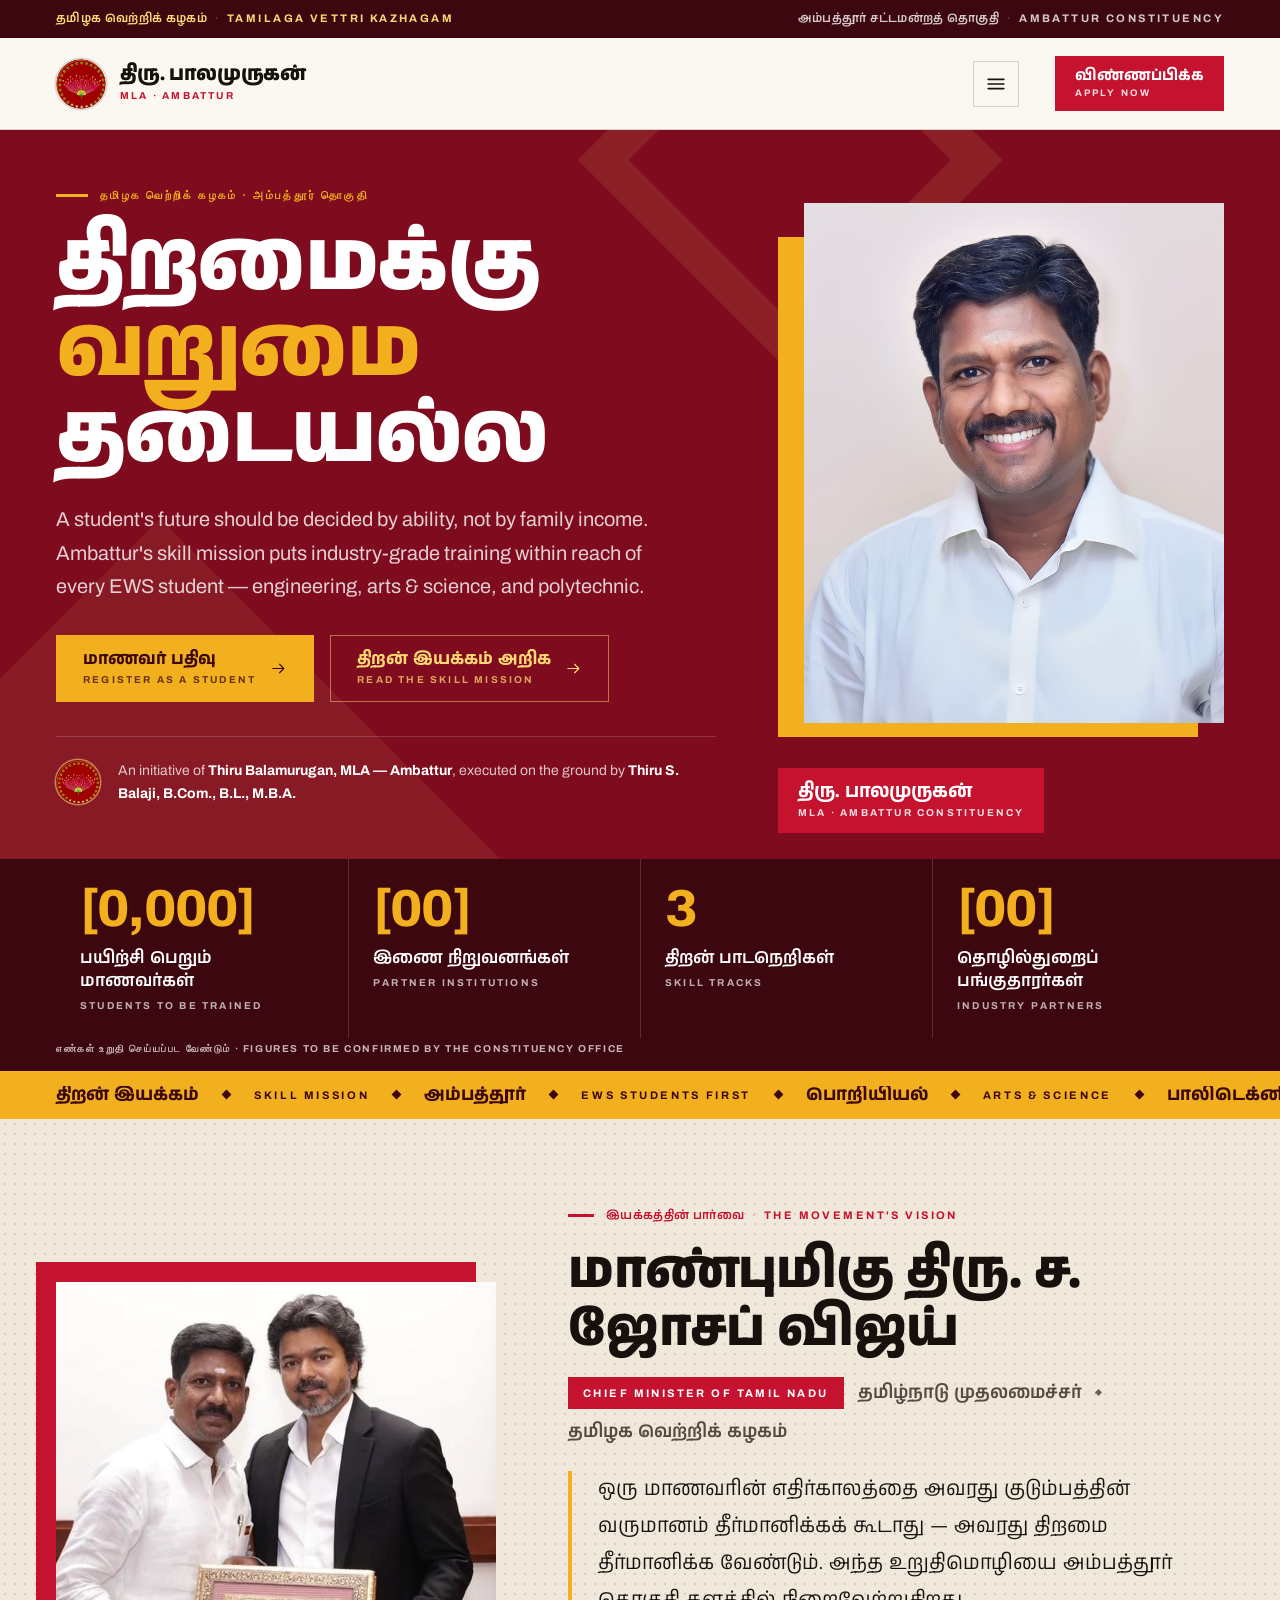
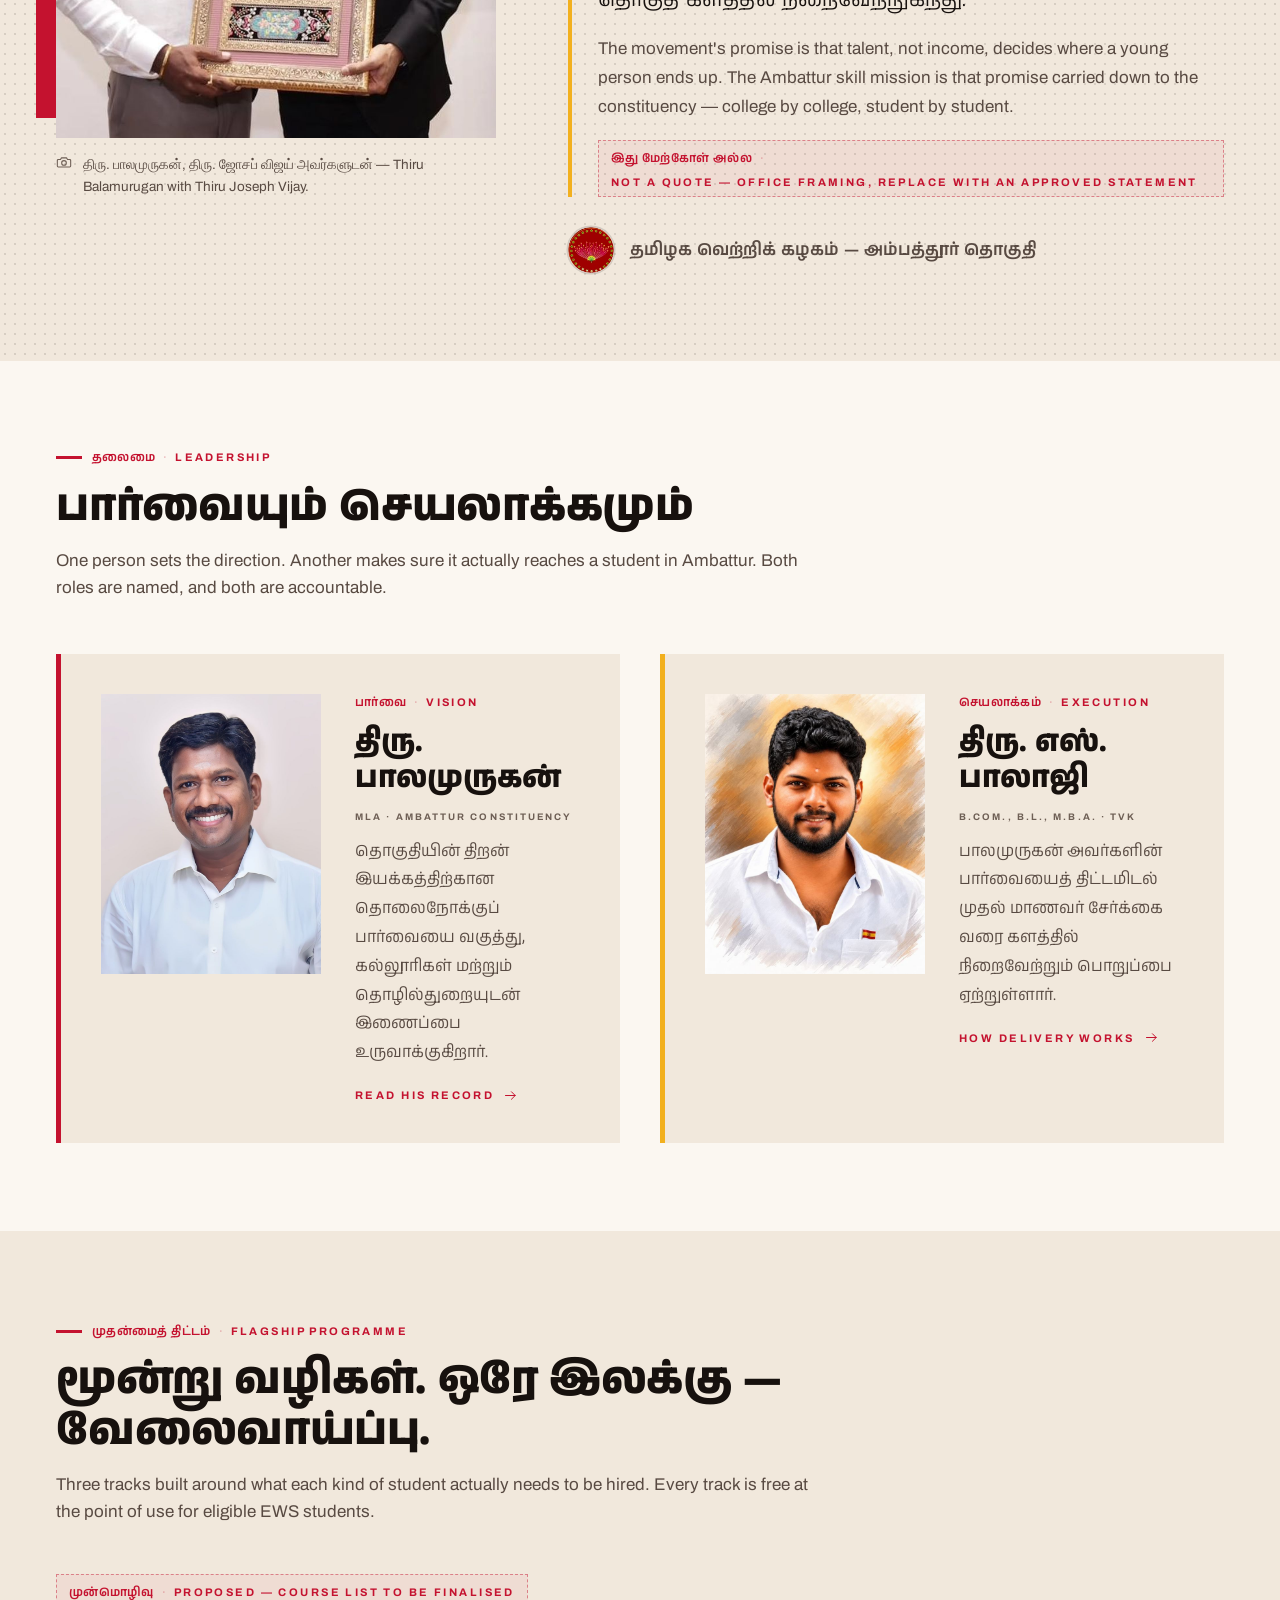
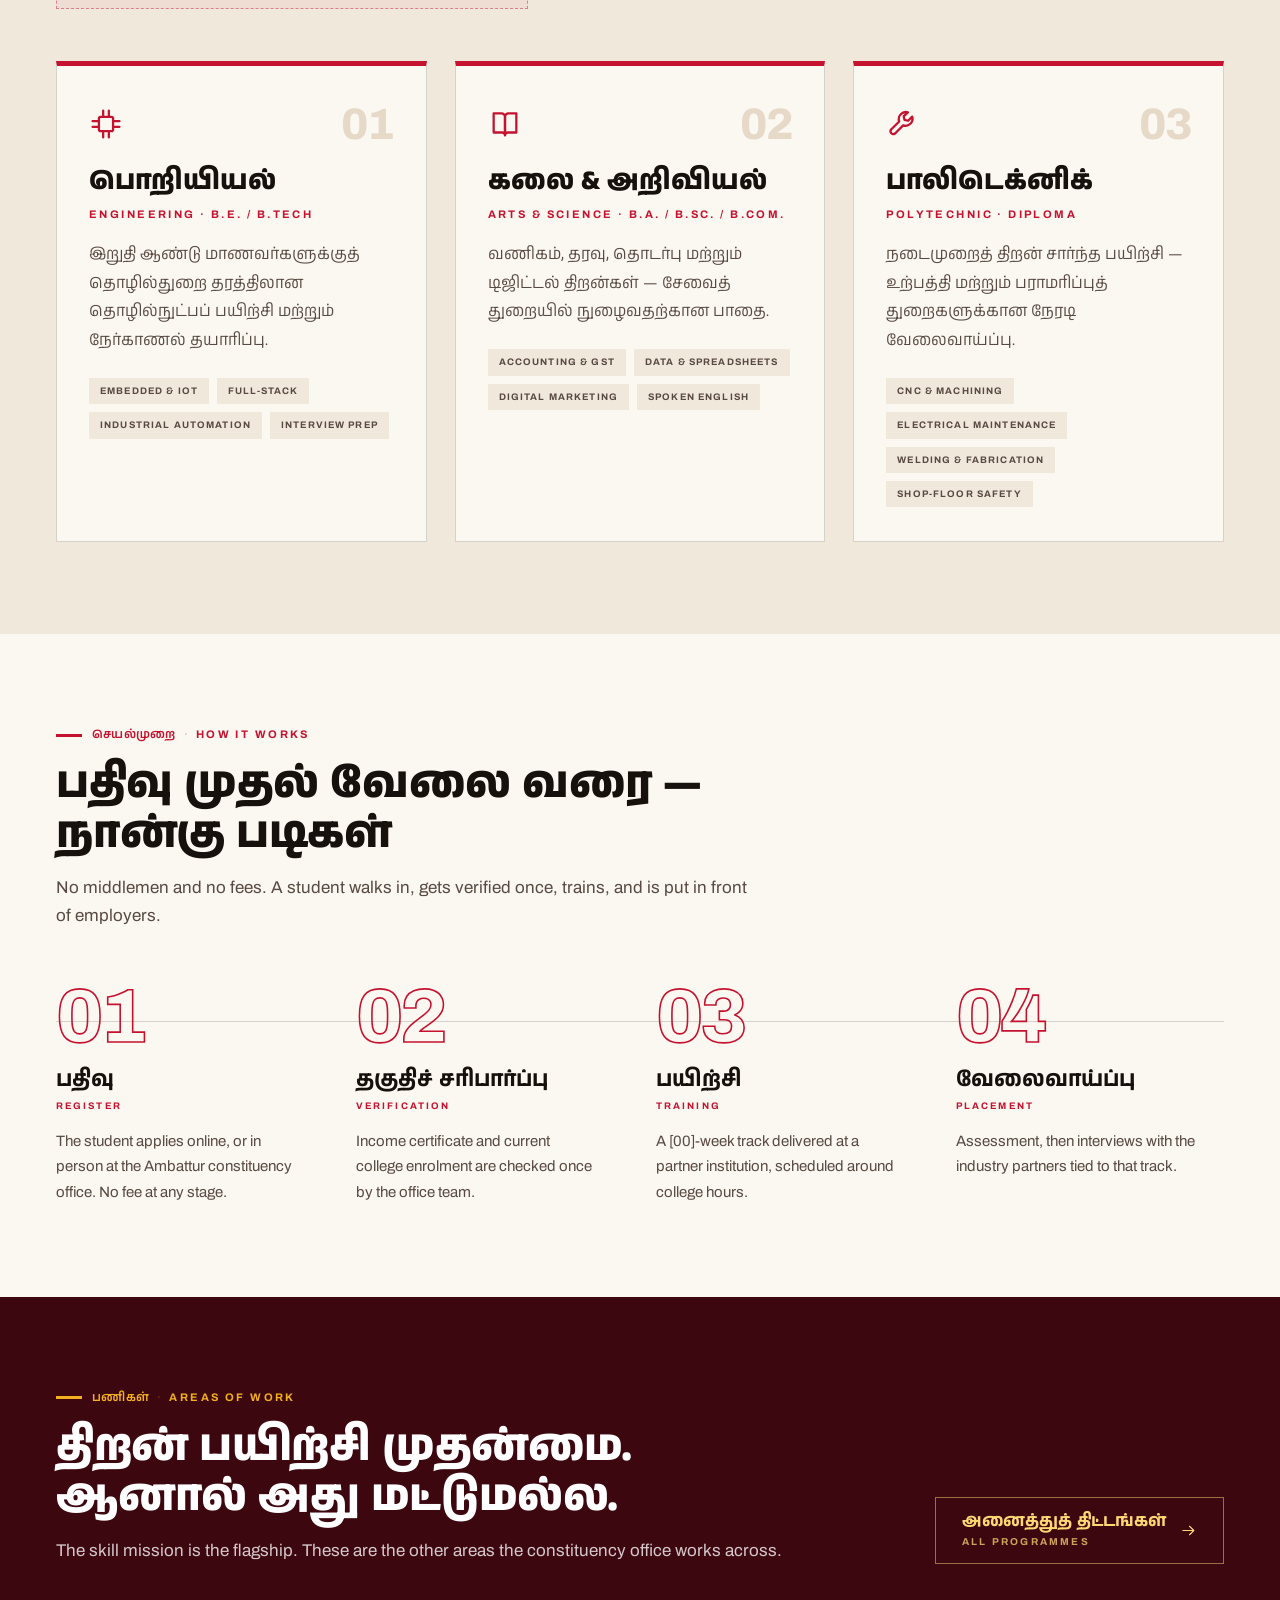
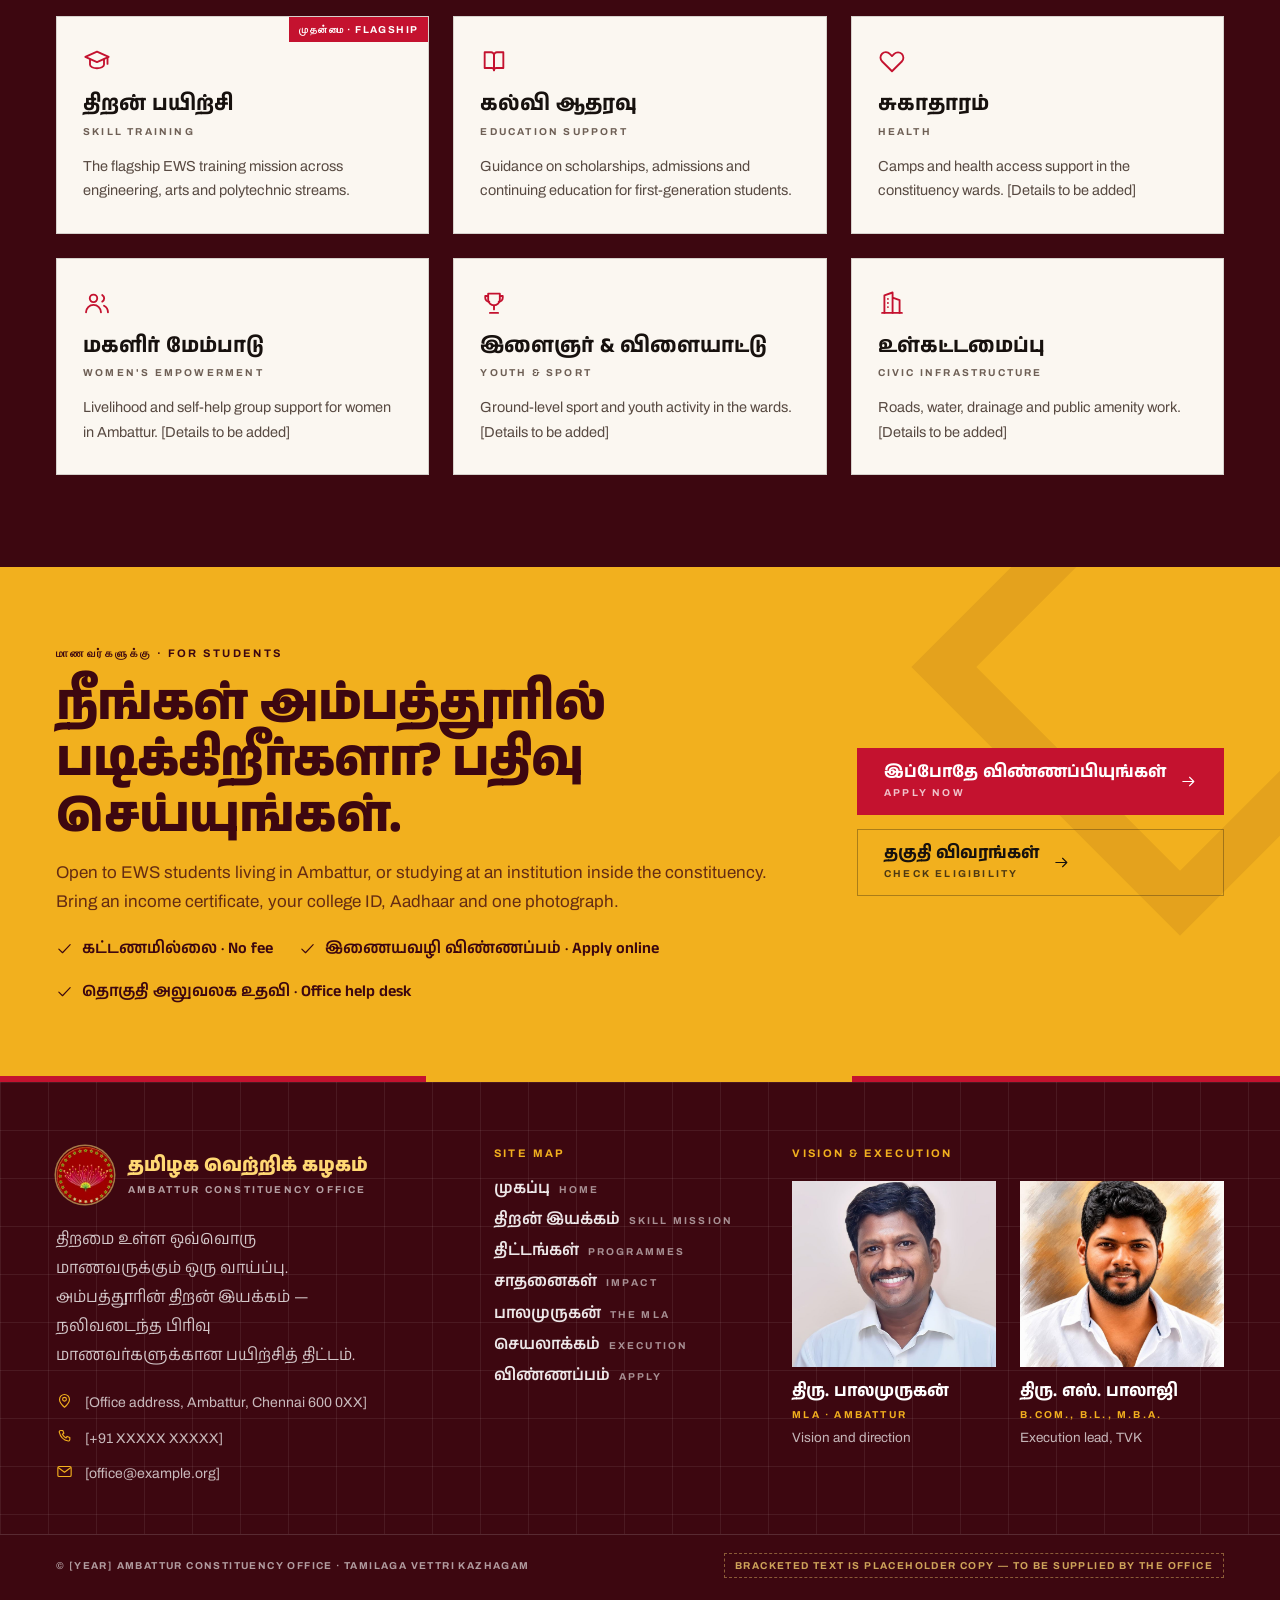
==== index.html @ f3a28f33 "Add files via upload" ====
<!doctype html>
<html lang="ta">
<head>
<meta charset="utf-8">
<meta name="viewport" content="width=device-width, initial-scale=1">
<title>திறன் இயக்கம் · Ambattur Skill Mission</title>
<meta name="description" content="Free, industry-grade skill training for EWS students in Ambattur — engineering, arts & science and polytechnic. An initiative of Thiru Balamurugan, MLA.">
<meta name="theme-color" content="#7E0B1E">
<meta property="og:title" content="திறன் இயக்கம் · Ambattur Skill Mission">
<meta property="og:description" content="Free, industry-grade skill training for EWS students in Ambattur — engineering, arts & science and polytechnic. An initiative of Thiru Balamurugan, MLA.">
<meta property="og:image" content="vijay.jpg">
<meta property="og:type" content="website">
<link rel="icon" href="tvk-logo.png">
<link rel="preconnect" href="https://fonts.googleapis.com">
<link rel="preconnect" href="https://fonts.gstatic.com" crossorigin>
<link rel="stylesheet" href="https://fonts.googleapis.com/css2?family=Anek+Tamil:wdth,wght@75..125,100..800&amp;family=Archivo:wdth,wght@62..125,100..900&amp;display=swap">
<link rel="stylesheet" href="styles.css">
<style>
:root{
      --ink:#17110E; --ink2:#584A42; --ink3:#6E5F55;
      --paper:#FBF7F1; --paper2:#F1E8DC; --paper3:#E6D9C8;
      --red:#C4122F; --deep:#7E0B1E; --night:#3D0710;
      --gold:#F2B01E; --gold2:#FFD873;
      --rule:rgba(23,17,14,.16);
      --ta:'Anek Tamil','Nirmala UI','Latha',sans-serif;
      --la:'Archivo','Helvetica Neue',Helvetica,sans-serif;
    }
    *{box-sizing:border-box}
    body{margin:0;background:var(--paper);color:var(--ink);font-family:var(--la);-webkit-font-smoothing:antialiased;text-wrap:pretty}
    a{color:var(--red);text-decoration:none}
    a:hover{color:var(--deep)}
    h1,h2,h3,h4,p,ul,ol,figure{margin:0}
    ul{padding:0;list-style:none}
    img{display:block;max-width:100%}
    .ta{font-family:var(--ta)}
    .kick{font:700 11px/1.3 var(--la);letter-spacing:.22em;text-transform:uppercase}
    .kick-ta{font:600 12px/1.45 var(--ta);letter-spacing:.03em;text-transform:none}
    .credit:hover .cname{color:#fff !important}
    .credit:hover .cheart{transform:scale(1.14)}
    .cheart{transition:transform .18s ease}
    .dots{background-image:radial-gradient(rgba(255,255,255,.20) 1px,transparent 1px);background-size:10px 10px}
    .dotsd{background-image:radial-gradient(rgba(23,17,14,.12) 1px,transparent 1px);background-size:10px 10px}
    .grid-l{background-image:linear-gradient(rgba(255,255,255,.07) 1px,transparent 1px),linear-gradient(90deg,rgba(255,255,255,.07) 1px,transparent 1px);background-size:48px 48px}
</style>
</head>
<body>
<div class="page">

<header>
  <div class="dots sec" style="display:flex;align-items:center;justify-content:space-between;height:38px;padding:0 56px;background:var(--night)">
    <span style="display:inline-flex;flex-wrap:wrap;align-items:baseline;gap:8px"><span class="kick-ta" style="font-size:12px;color:var(--gold2)">தமிழக வெற்றிக் கழகம்</span><span style="color:var(--gold2);opacity:.45;font-size:11px">·</span><span class="kick" style="font-size:11px;color:var(--gold2)">Tamilaga Vettri Kazhagam</span></span>
    <span style="display:inline-flex;flex-wrap:wrap;align-items:baseline;gap:8px"><span class="kick-ta" style="font-size:12px;color:rgba(255,255,255,.78)">அம்பத்தூர் சட்டமன்றத் தொகுதி</span><span style="color:rgba(255,255,255,.78);opacity:.45;font-size:11px">·</span><span class="kick" style="font-size:11px;color:rgba(255,255,255,.78)">Ambattur Constituency</span></span>
  </div>
  <div style="display:flex;align-items:center;justify-content:space-between;gap:36px;height:92px;padding:0 56px;background:var(--paper);border-bottom:1px solid var(--rule)" class="sec hdrow">
    <a href="index.html" style="display:flex;align-items:center;gap:14px;text-decoration:none">
      <img src="tvk-logo.png" alt="Tamilaga Vettri Kazhagam" style="width:50px;height:50px;flex:none;border-radius:50%;object-fit:cover;box-shadow:0 0 0 1.5px rgba(23,17,14,.14)">
      <span style="display:flex;flex-direction:column;gap:4px">
        <span class="ta" style="font:800 20px/1 var(--ta);color:var(--ink);letter-spacing:-.01em">திரு. பாலமுருகன்</span>
        <span class="kick" style="color:var(--red);font-size:10px">MLA · Ambattur</span>
      </span>
    </a>
    <input type="checkbox" id="navtoggle" class="navtoggle" aria-hidden="true">
    <label for="navtoggle" class="navbtn"><span class="sr">Menu</span><svg viewBox="0 0 24 24" width="22" height="22" fill="none" stroke="currentColor" stroke-width="1.8" stroke-linecap="round" aria-hidden="true"><path d="M3.5 7h17M3.5 12h17M3.5 17h17"></path></svg></label>
    <nav class="mainnav" style="display:flex;align-items:center;gap:26px">
      <a href="index.html" style="display:flex;flex-direction:column;gap:4px;text-decoration:none;padding-bottom:6px;border-bottom:2px solid var(--red)">
        <span class="ta" style="font:700 15px/1 var(--ta);color:var(--red)">முகப்பு</span>
        <span class="kick" style="font-size:9.5px;color:var(--red)">Home</span>
      </a>
      <a href="skill-mission.html" style="display:flex;flex-direction:column;gap:4px;text-decoration:none;padding-bottom:6px;border-bottom:2px solid transparent">
        <span class="ta" style="font:600 15px/1 var(--ta);color:var(--ink)">திறன் இயக்கம்</span>
        <span class="kick" style="font-size:9.5px;color:var(--ink3)">Skill Mission</span>
      </a>
      <a href="programmes.html" style="display:flex;flex-direction:column;gap:4px;text-decoration:none;padding-bottom:6px;border-bottom:2px solid transparent">
        <span class="ta" style="font:600 15px/1 var(--ta);color:var(--ink)">திட்டங்கள்</span>
        <span class="kick" style="font-size:9.5px;color:var(--ink3)">Programmes</span>
      </a>
      <a href="impact.html" style="display:flex;flex-direction:column;gap:4px;text-decoration:none;padding-bottom:6px;border-bottom:2px solid transparent">
        <span class="ta" style="font:600 15px/1 var(--ta);color:var(--ink)">சாதனைகள்</span>
        <span class="kick" style="font-size:9.5px;color:var(--ink3)">Impact</span>
      </a>
      <a href="balamurugan.html" style="display:flex;flex-direction:column;gap:4px;text-decoration:none;padding-bottom:6px;border-bottom:2px solid transparent">
        <span class="ta" style="font:600 15px/1 var(--ta);color:var(--ink)">பாலமுருகன்</span>
        <span class="kick" style="font-size:9.5px;color:var(--ink3)">The MLA</span>
      </a>
      <a href="balaji.html" style="display:flex;flex-direction:column;gap:4px;text-decoration:none;padding-bottom:6px;border-bottom:2px solid transparent">
        <span class="ta" style="font:600 15px/1 var(--ta);color:var(--ink)">செயலாக்கம்</span>
        <span class="kick" style="font-size:9.5px;color:var(--ink3)">Execution</span>
      </a>
    </nav>
    <a href="apply.html" style="display:flex;flex-direction:column;gap:4px;background:var(--red);color:#fff;padding:12px 20px;text-decoration:none">
      <span class="ta" style="font:700 15px/1 var(--ta)">விண்ணப்பிக்க</span>
      <span class="kick" style="font-size:9.5px;opacity:.85">Apply now</span>
    </a>
  </div>
</header>

<!-- ============ HERO ============ -->
<section class="dots sec" style="background:var(--deep);color:#fff;position:relative;overflow:hidden;padding:58px 56px 0">
  <span style="position:absolute;left:-160px;bottom:-220px;width:640px;height:640px;background:rgba(255,216,115,.07);transform:rotate(45deg)"></span>
  <span style="position:absolute;right:340px;top:-120px;width:300px;height:300px;border:36px solid rgba(255,216,115,.1);transform:rotate(45deg)"></span>

  <div style="position:relative;display:grid;grid-template-columns:1fr 420px;gap:70px;align-items:end;padding-bottom:40px" class="gside">
    <div style="padding-bottom:14px">
      <div style="display:flex;align-items:center;gap:12px">
        <span style="width:32px;height:3px;background:var(--gold);flex:none"></span>
        <span class="kick" style="color:var(--gold)">தமிழக வெற்றிக் கழகம் · அம்பத்தூர் தொகுதி</span>
      </div>

      <h1 class="ta" style="font:800 84px/1.02 var(--ta);letter-spacing:-.022em;margin-top:22px">திறமைக்கு<br><span style="color:var(--gold)">வறுமை</span> தடையல்ல</h1>

      <p style="font:400 20px/1.66 var(--la);color:rgba(255,255,255,.8);margin-top:22px;max-width:600px" class="fw">A student's future should be decided by ability, not by family income. Ambattur's skill mission puts industry-grade training within reach of every EWS student — engineering, arts &amp; science, and polytechnic.</p>

      <div style="display:flex;gap:16px;margin-top:32px">
        <a href="apply.html" style="background:var(--gold);color:#3D0710;border:1.5px solid var(--gold);display:inline-flex;align-items:center;gap:14px;padding:15px 26px;text-decoration:none">
    <span style="display:flex;flex-direction:column;gap:5px">
      <span class="ta" style="font:700 17px/1 var(--ta)">மாணவர் பதிவு</span>
      <span class="kick" style="opacity:.75;font-size:10px">Register as a student</span>
    </span>
    <span style="display:flex;width:17px;flex:none"><svg viewBox="0 0 24 24" width="100%" height="100%" fill="none" stroke="currentColor" stroke-width="1.6" stroke-linecap="round" stroke-linejoin="round" aria-hidden="true"><path d="M4 12h15.5M13.5 6l6 6-6 6"></path></svg></span>
  </a>
        <a href="skill-mission.html" style="background:transparent;color:var(--gold2);border:1.5px solid rgba(255,216,115,.5);display:inline-flex;align-items:center;gap:14px;padding:15px 26px;text-decoration:none">
    <span style="display:flex;flex-direction:column;gap:5px">
      <span class="ta" style="font:700 17px/1 var(--ta)">திறன் இயக்கம் அறிக</span>
      <span class="kick" style="opacity:.75;font-size:10px">Read the skill mission</span>
    </span>
    <span style="display:flex;width:17px;flex:none"><svg viewBox="0 0 24 24" width="100%" height="100%" fill="none" stroke="currentColor" stroke-width="1.6" stroke-linecap="round" stroke-linejoin="round" aria-hidden="true"><path d="M4 12h15.5M13.5 6l6 6-6 6"></path></svg></span>
  </a>
      </div>

      <div style="display:flex;align-items:center;gap:18px;margin-top:34px;padding-top:22px;border-top:1px solid rgba(255,255,255,.16);max-width:660px" class="fw">
        <img src="tvk-logo.png" alt="Tamilaga Vettri Kazhagam" style="width:44px;height:44px;flex:none;border-radius:50%;object-fit:cover;box-shadow:0 0 0 1.5px rgba(255,216,115,.55)">
        <p style="font:400 14px/1.65 var(--la);color:rgba(255,255,255,.76)">An initiative of <strong style="color:#fff;font-weight:700">Thiru Balamurugan, MLA — Ambattur</strong>, executed on the ground by <strong style="color:#fff;font-weight:700">Thiru S. Balaji, B.Com., B.L., M.B.A.</strong></p>
      </div>
    </div>

    <div style="position:relative;padding-bottom:96px">
      <span style="position:absolute;left:-26px;top:34px;width:420px;height:500px;background:var(--gold)" class="deco"></span>
      <div style="position:relative;width:420px;height:520px;overflow:hidden;background:var(--night)" class="ph">
        <img src="balamurugan.jpg" alt="Thiru Balamurugan, MLA — Ambattur" style="width:100%;height:100%;object-fit:cover;object-position:50% 22%;">
      </div>
      <div style="position:absolute;left:-26px;bottom:-14px;background:var(--red);color:#fff;padding:14px 20px;display:flex;flex-direction:column;gap:5px">
        <span class="ta" style="font:700 19px/1 var(--ta)">திரு. பாலமுருகன்</span>
        <span class="kick" style="font-size:10px;opacity:.85">MLA · Ambattur Constituency</span>
      </div>
    </div>
  </div>

  <div style="position:relative;background:var(--night);margin:0 -56px;padding:0 56px;display:grid;grid-template-columns:repeat(4,minmax(0,1fr))" class="g4 sec bleed">
    <div style="padding:26px 24px;">
  <span style="font:800 52px/.92 var(--la);letter-spacing:-.035em;color:var(--gold);display:block">[0,000]</span>
  <div class="ta" style="font:600 17px/1.35 var(--ta);color:#fff;margin-top:14px">பயிற்சி பெறும் மாணவர்கள்</div>
  <div class="kick" style="color:rgba(255,255,255,.68);margin-top:6px;font-size:10px">Students to be trained</div>
</div>
    <div style="padding:26px 24px;border-left:1px solid rgba(255,255,255,.16)">
  <span style="font:800 52px/.92 var(--la);letter-spacing:-.035em;color:var(--gold);display:block">[00]</span>
  <div class="ta" style="font:600 17px/1.35 var(--ta);color:#fff;margin-top:14px">இணை நிறுவனங்கள்</div>
  <div class="kick" style="color:rgba(255,255,255,.68);margin-top:6px;font-size:10px">Partner institutions</div>
</div>
    <div style="padding:26px 24px;border-left:1px solid rgba(255,255,255,.16)">
  <span style="font:800 52px/.92 var(--la);letter-spacing:-.035em;color:var(--gold);display:block">3</span>
  <div class="ta" style="font:600 17px/1.35 var(--ta);color:#fff;margin-top:14px">திறன் பாடநெறிகள்</div>
  <div class="kick" style="color:rgba(255,255,255,.68);margin-top:6px;font-size:10px">Skill tracks</div>
</div>
    <div style="padding:26px 24px;border-left:1px solid rgba(255,255,255,.16)">
  <span style="font:800 52px/.92 var(--la);letter-spacing:-.035em;color:var(--gold);display:block">[00]</span>
  <div class="ta" style="font:600 17px/1.35 var(--ta);color:#fff;margin-top:14px">தொழில்துறைப் பங்குதாரர்கள்</div>
  <div class="kick" style="color:rgba(255,255,255,.68);margin-top:6px;font-size:10px">Industry partners</div>
</div>
  </div>
  <div style="position:relative;background:var(--night);margin:0 -56px;padding:0 56px 16px" class="sec bleed">
    <span class="kick" style="color:rgba(255,255,255,.7);font-size:10px;letter-spacing:.16em">எண்கள் உறுதி செய்யப்பட வேண்டும் · Figures to be confirmed by the constituency office</span>
  </div>
</section>

<div style="background:var(--gold);color:#3D0710;padding:15px 0;overflow:hidden">
    <div style="display:flex;align-items:center;gap:24px;padding:0 56px;white-space:nowrap" class="sec scrollx">
      <span class="ta" style="font:700 18px/1 var(--ta)">திறன் இயக்கம்</span><span style="width:7px;height:7px;background:#3D0710;transform:rotate(45deg);flex:none"></span><span class="kick" style="letter-spacing:.24em">SKILL MISSION</span><span style="width:7px;height:7px;background:#3D0710;transform:rotate(45deg);flex:none"></span><span class="ta" style="font:700 18px/1 var(--ta)">அம்பத்தூர்</span><span style="width:7px;height:7px;background:#3D0710;transform:rotate(45deg);flex:none"></span><span class="kick" style="letter-spacing:.24em">EWS STUDENTS FIRST</span><span style="width:7px;height:7px;background:#3D0710;transform:rotate(45deg);flex:none"></span><span class="ta" style="font:700 18px/1 var(--ta)">பொறியியல்</span><span style="width:7px;height:7px;background:#3D0710;transform:rotate(45deg);flex:none"></span><span class="kick" style="letter-spacing:.24em">ARTS &amp; SCIENCE</span><span style="width:7px;height:7px;background:#3D0710;transform:rotate(45deg);flex:none"></span><span class="ta" style="font:700 18px/1 var(--ta)">பாலிடெக்னிக்</span>
    </div>
  </div>

<!-- ============ CM VIJAY ============ -->
<section style="background:var(--paper2);padding:88px 56px;position:relative;overflow:hidden" class="sec">
  <span class="dotsd" style="position:absolute;inset:0"></span>
  <div style="position:relative;display:grid;grid-template-columns:440px 1fr;gap:72px;align-items:center" class="gside">
    <figure style="position:relative;margin:0">
      <span style="position:absolute;left:-20px;top:-20px;width:440px;height:456px;background:var(--red)" class="deco"></span>
      <div style="position:relative;width:440px;height:456px;overflow:hidden;background:var(--paper3)" class="ph">
        <img src="vijay.jpg" alt="Thiru Balamurugan with Thiru Joseph Vijay" style="width:100%;height:100%;object-fit:cover;object-position:50% 28%;">
      </div>
      <figcaption style="position:relative;padding-top:16px;display:flex;gap:11px;align-items:flex-start">
        <span style="display:inline-flex;width:16px;height:16px;color:var(--ink3);flex:none"><svg viewBox="0 0 24 24" width="100%" height="100%" fill="none" stroke="currentColor" stroke-width="1.6" stroke-linecap="round" stroke-linejoin="round" aria-hidden="true"><path d="M3.4 8.2h3.3l1.5-2.4h7.6l1.5 2.4h3.3a1.4 1.4 0 0 1 1.4 1.4v8.4a1.4 1.4 0 0 1-1.4 1.4H3.4A1.4 1.4 0 0 1 2 18V9.6a1.4 1.4 0 0 1 1.4-1.4Z"></path><circle cx="12" cy="13.4" r="3.5"></circle></svg></span>
        <span style="font:400 13.5px/1.65 var(--la);color:var(--ink2);max-width:400px" class="fw">திரு. பாலமுருகன், திரு. ஜோசப் விஜய் அவர்களுடன் — Thiru Balamurugan with Thiru Joseph Vijay.</span>
      </figcaption>
    </figure>

    <div>
      <div style="display:flex;align-items:center;gap:12px">
        <span style="width:26px;height:3px;background:var(--red);flex:none"></span>
        <span style="display:inline-flex;flex-wrap:wrap;align-items:baseline;gap:8px"><span class="kick-ta" style="font-size:12px;color:var(--red)">இயக்கத்தின் பார்வை</span><span style="color:var(--red);opacity:.45;font-size:11px">·</span><span class="kick" style="font-size:11px;color:var(--red)">The movement's vision</span></span>
      </div>

      <h2 class="ta" style="font:800 52px/1.12 var(--ta);color:var(--ink);margin-top:20px;letter-spacing:-.018em">மாண்புமிகு திரு. ச. ஜோசப் விஜய்</h2>
      <div style="display:flex;flex-wrap:wrap;align-items:center;gap:14px;margin-top:16px">
        <span style="background:var(--red);color:#fff;padding:9px 15px" class="kick">Chief Minister of Tamil Nadu</span>
        <span class="ta" style="font:600 18px/1 var(--ta);color:var(--ink2)">தமிழ்நாடு முதலமைச்சர்</span>
        <span style="width:5px;height:5px;background:var(--ink3);transform:rotate(45deg)"></span>
        <span class="ta" style="font:600 18px/1 var(--ta);color:var(--ink2)">தமிழக வெற்றிக் கழகம்</span>
      </div>

      <div style="border-left:4px solid var(--gold);padding-left:26px;margin-top:30px">
        <p class="ta fw" style="font:400 20px/1.85 var(--ta);color:var(--ink);max-width:720px">ஒரு மாணவரின் எதிர்காலத்தை அவரது குடும்பத்தின் வருமானம் தீர்மானிக்கக் கூடாது — அவரது திறமை தீர்மானிக்க வேண்டும். அந்த உறுதிமொழியை அம்பத்தூர் தொகுதி களத்தில் நிறைவேற்றுகிறது.</p>
        <p style="font:400 17px/1.7 var(--la);color:var(--ink2);margin-top:16px;max-width:700px" class="fw">The movement's promise is that talent, not income, decides where a young person ends up. The Ambattur skill mission is that promise carried down to the constituency — college by college, student by student.</p>
        <div style="margin-top:18px"><span style="border:1px dashed rgba(196,18,47,.45);background:rgba(196,18,47,.05);padding:7px 12px;display:inline-block"><span style="display:inline-flex;flex-wrap:wrap;align-items:baseline;gap:8px"><span class="kick-ta" style="font-size:12px;color:var(--red)">இது மேற்கோள் அல்ல</span><span style="color:var(--red);opacity:.45;font-size:11px">·</span><span class="kick" style="font-size:11px;color:var(--red)">NOT A QUOTE — office framing, replace with an approved statement</span></span></span></div>
      </div>

      <div style="display:flex;align-items:center;gap:16px;margin-top:30px">
        <img src="tvk-logo.png" alt="Tamilaga Vettri Kazhagam" style="width:46px;height:46px;flex:none;border-radius:50%;object-fit:cover;box-shadow:0 0 0 1.5px rgba(23,17,14,.14)">
        <span class="ta" style="font:600 17px/1.5 var(--ta);color:var(--ink2)">தமிழக வெற்றிக் கழகம் — அம்பத்தூர் தொகுதி</span>
      </div>
    </div>
  </div>
</section>

<!-- ============ LEADERSHIP 2-UP ============ -->
<section style="background:var(--paper);padding:88px 56px" class="sec">
  <div style="max-width:760px;" class="fw">
    <div style="display:flex;align-items:center;gap:10px;">
      <span style="width:26px;height:3px;background:var(--red);flex:none"></span>
      <span style="display:inline-flex;flex-wrap:wrap;align-items:baseline;gap:8px"><span class="kick-ta" style="font-size:12px;color:var(--red)">தலைமை</span><span style="color:var(--red);opacity:.45;font-size:11px">·</span><span class="kick" style="font-size:11px;color:var(--red)">Leadership</span></span>
    </div>
    <h2 class="ta" style="font:800 44px/1.14 var(--ta);color:var(--ink);margin-top:16px;letter-spacing:-.01em">பார்வையும் செயலாக்கமும்</h2>
    <p style="font:400 17px/1.62 var(--la);color:var(--ink2);margin-top:14px">One person sets the direction. Another makes sure it actually reaches a student in Ambattur. Both roles are named, and both are accountable.</p>
  </div>
  <div style="display:grid;grid-template-columns:1fr 1fr;gap:40px;margin-top:52px" class="g2">
    <article style="background:var(--paper2);padding:40px;display:flex;gap:34px;border-left:5px solid var(--red)">
      <figure style="margin:0;position:relative;width:220px;flex:none" class="fw">
    
    <div style="position:relative;width:220px;height:280px;overflow:hidden;background:var(--paper2)" class="ph">
      <img src="balamurugan.jpg" alt="Thiru Balamurugan, MLA — Ambattur" style="width:100%;height:100%;object-fit:cover;object-position:50% 22%;">
    </div>
    
  </figure>
      <div style="display:flex;flex-direction:column;gap:14px">
        <span style="display:inline-flex;flex-wrap:wrap;align-items:baseline;gap:8px"><span class="kick-ta" style="font-size:12px;color:var(--red)">பார்வை</span><span style="color:var(--red);opacity:.45;font-size:11px">·</span><span class="kick" style="font-size:11px;color:var(--red)">Vision</span></span>
        <h3 class="ta" style="font:800 30px/1.2 var(--ta);color:var(--ink)">திரு. பாலமுருகன்</h3>
        <div class="kick" style="color:var(--ink3);font-size:9.5px">MLA · Ambattur Constituency</div>
        <p class="ta" style="font:400 16px/1.8 var(--ta);color:var(--ink2)">தொகுதியின் திறன் இயக்கத்திற்கான தொலைநோக்குப் பார்வையை வகுத்து, கல்லூரிகள் மற்றும் தொழில்துறையுடன் இணைப்பை உருவாக்குகிறார்.</p>
        <a href="balamurugan.html" style="display:inline-flex;align-items:center;gap:9px;margin-top:6px"><span class="kick" style="color:var(--red)">Read his record</span><span style="display:inline-flex;width:15px;height:15px;color:var(--red);flex:none"><svg viewBox="0 0 24 24" width="100%" height="100%" fill="none" stroke="currentColor" stroke-width="1.6" stroke-linecap="round" stroke-linejoin="round" aria-hidden="true"><path d="M4 12h15.5M13.5 6l6 6-6 6"></path></svg></span></a>
      </div>
    </article>

    <article style="background:var(--paper2);padding:40px;display:flex;gap:34px;border-left:5px solid var(--gold)">
      <figure style="margin:0;position:relative;width:220px;flex:none" class="fw">
    
    <div style="position:relative;width:220px;height:280px;overflow:hidden;background:var(--paper2)" class="ph">
      <img src="balaji.jpg" alt="Thiru S. Balaji" style="width:100%;height:100%;object-fit:cover;object-position:50% 24%;">
    </div>
    
  </figure>
      <div style="display:flex;flex-direction:column;gap:14px">
        <span style="display:inline-flex;flex-wrap:wrap;align-items:baseline;gap:8px"><span class="kick-ta" style="font-size:12px;color:var(--red)">செயலாக்கம்</span><span style="color:var(--red);opacity:.45;font-size:11px">·</span><span class="kick" style="font-size:11px;color:var(--red)">Execution</span></span>
        <h3 class="ta" style="font:800 30px/1.2 var(--ta);color:var(--ink)">திரு. எஸ். பாலாஜி</h3>
        <div class="kick" style="color:var(--ink3);font-size:9.5px">B.Com., B.L., M.B.A. · TVK</div>
        <p class="ta" style="font:400 16px/1.8 var(--ta);color:var(--ink2)">பாலமுருகன் அவர்களின் பார்வையைத் திட்டமிடல் முதல் மாணவர் சேர்க்கை வரை களத்தில் நிறைவேற்றும் பொறுப்பை ஏற்றுள்ளார்.</p>
        <a href="balaji.html" style="display:inline-flex;align-items:center;gap:9px;margin-top:6px"><span class="kick" style="color:var(--red)">How delivery works</span><span style="display:inline-flex;width:15px;height:15px;color:var(--red);flex:none"><svg viewBox="0 0 24 24" width="100%" height="100%" fill="none" stroke="currentColor" stroke-width="1.6" stroke-linecap="round" stroke-linejoin="round" aria-hidden="true"><path d="M4 12h15.5M13.5 6l6 6-6 6"></path></svg></span></a>
      </div>
    </article>
  </div>
</section>

<!-- ============ THREE TRACKS ============ -->
<section style="background:var(--paper2);padding:92px 56px" class="sec">
  <div style="display:flex;align-items:flex-end;justify-content:space-between;gap:48px;flex-wrap:wrap">
    <div style="max-width:760px;" class="fw">
    <div style="display:flex;align-items:center;gap:10px;">
      <span style="width:26px;height:3px;background:var(--red);flex:none"></span>
      <span style="display:inline-flex;flex-wrap:wrap;align-items:baseline;gap:8px"><span class="kick-ta" style="font-size:12px;color:var(--red)">முதன்மைத் திட்டம்</span><span style="color:var(--red);opacity:.45;font-size:11px">·</span><span class="kick" style="font-size:11px;color:var(--red)">Flagship programme</span></span>
    </div>
    <h2 class="ta" style="font:800 44px/1.14 var(--ta);color:var(--ink);margin-top:16px;letter-spacing:-.01em">மூன்று வழிகள். ஒரே இலக்கு — வேலைவாய்ப்பு.</h2>
    <p style="font:400 17px/1.62 var(--la);color:var(--ink2);margin-top:14px">Three tracks built around what each kind of student actually needs to be hired. Every track is free at the point of use for eligible EWS students.</p>
  </div>
    <span style="border:1px dashed rgba(196,18,47,.45);background:rgba(196,18,47,.05);padding:7px 12px;display:inline-block"><span style="display:inline-flex;flex-wrap:wrap;align-items:baseline;gap:8px"><span class="kick-ta" style="font-size:12px;color:var(--red)">முன்மொழிவு</span><span style="color:var(--red);opacity:.45;font-size:11px">·</span><span class="kick" style="font-size:11px;color:var(--red)">Proposed — course list to be finalised</span></span></span>
  </div>
  <div style="display:grid;grid-template-columns:repeat(3,minmax(0,1fr));gap:28px;margin-top:52px" class="g3">
    <article style="background:var(--paper);border:1px solid var(--rule);border-top:5px solid var(--red);padding:36px 32px 34px;display:flex;flex-direction:column;gap:20px">
  <div style="display:flex;align-items:center;justify-content:space-between">
    <span style="display:inline-flex;width:34px;height:34px;color:var(--red);flex:none"><svg viewBox="0 0 24 24" width="100%" height="100%" fill="none" stroke="currentColor" stroke-width="1.6" stroke-linecap="round" stroke-linejoin="round" aria-hidden="true"><rect x="7" y="7" width="10" height="10" rx="1.2"></rect><path d="M10 2.5v4M14 2.5v4M10 17.5v4M14 17.5v4M2.5 10h4M2.5 14h4M17.5 10h4M17.5 14h4"></path></svg></span>
    <span style="font:800 44px/1 var(--la);color:var(--paper3);letter-spacing:-.04em">01</span>
  </div>
  <div>
    <h3 class="ta" style="font:800 27px/1.2 var(--ta);color:var(--ink)">பொறியியல்</h3>
    <div class="kick" style="color:var(--red);margin-top:8px">Engineering · B.E. / B.Tech</div>
  </div>
  <p class="ta" style="font:400 16px/1.8 var(--ta);color:var(--ink2)">இறுதி ஆண்டு மாணவர்களுக்குத் தொழில்துறை தரத்திலான தொழில்நுட்பப் பயிற்சி மற்றும் நேர்காணல் தயாரிப்பு.</p>
  <div style="display:flex;flex-wrap:wrap;gap:8px;margin-top:2px">
    <span class="kick" style="background:var(--paper2);color:var(--ink2);padding:7px 11px;letter-spacing:.12em;font-size:9.5px">Embedded &amp; IoT</span><span class="kick" style="background:var(--paper2);color:var(--ink2);padding:7px 11px;letter-spacing:.12em;font-size:9.5px">Full-stack</span><span class="kick" style="background:var(--paper2);color:var(--ink2);padding:7px 11px;letter-spacing:.12em;font-size:9.5px">Industrial automation</span><span class="kick" style="background:var(--paper2);color:var(--ink2);padding:7px 11px;letter-spacing:.12em;font-size:9.5px">Interview prep</span>
  </div>
</article>
    <article style="background:var(--paper);border:1px solid var(--rule);border-top:5px solid var(--red);padding:36px 32px 34px;display:flex;flex-direction:column;gap:20px">
  <div style="display:flex;align-items:center;justify-content:space-between">
    <span style="display:inline-flex;width:34px;height:34px;color:var(--red);flex:none"><svg viewBox="0 0 24 24" width="100%" height="100%" fill="none" stroke="currentColor" stroke-width="1.6" stroke-linecap="round" stroke-linejoin="round" aria-hidden="true"><path d="M4 4.5h5.5A2.5 2.5 0 0 1 12 7v13a2 2 0 0 0-2-2H4V4.5Z"></path><path d="M20 4.5h-5.5A2.5 2.5 0 0 0 12 7v13a2 2 0 0 1 2-2h6V4.5Z"></path></svg></span>
    <span style="font:800 44px/1 var(--la);color:var(--paper3);letter-spacing:-.04em">02</span>
  </div>
  <div>
    <h3 class="ta" style="font:800 27px/1.2 var(--ta);color:var(--ink)">கலை &amp; அறிவியல்</h3>
    <div class="kick" style="color:var(--red);margin-top:8px">Arts &amp; Science · B.A. / B.Sc. / B.Com.</div>
  </div>
  <p class="ta" style="font:400 16px/1.8 var(--ta);color:var(--ink2)">வணிகம், தரவு, தொடர்பு மற்றும் டிஜிட்டல் திறன்கள் — சேவைத் துறையில் நுழைவதற்கான பாதை.</p>
  <div style="display:flex;flex-wrap:wrap;gap:8px;margin-top:2px">
    <span class="kick" style="background:var(--paper2);color:var(--ink2);padding:7px 11px;letter-spacing:.12em;font-size:9.5px">Accounting &amp; GST</span><span class="kick" style="background:var(--paper2);color:var(--ink2);padding:7px 11px;letter-spacing:.12em;font-size:9.5px">Data &amp; spreadsheets</span><span class="kick" style="background:var(--paper2);color:var(--ink2);padding:7px 11px;letter-spacing:.12em;font-size:9.5px">Digital marketing</span><span class="kick" style="background:var(--paper2);color:var(--ink2);padding:7px 11px;letter-spacing:.12em;font-size:9.5px">Spoken English</span>
  </div>
</article>
    <article style="background:var(--paper);border:1px solid var(--rule);border-top:5px solid var(--red);padding:36px 32px 34px;display:flex;flex-direction:column;gap:20px">
  <div style="display:flex;align-items:center;justify-content:space-between">
    <span style="display:inline-flex;width:34px;height:34px;color:var(--red);flex:none"><svg viewBox="0 0 24 24" width="100%" height="100%" fill="none" stroke="currentColor" stroke-width="1.6" stroke-linecap="round" stroke-linejoin="round" aria-hidden="true"><path d="M15.5 3.8a5 5 0 0 0-6.2 6.4L3.6 15.9a2 2 0 0 0 2.8 2.8l5.7-5.7a5 5 0 0 0 6.4-6.2l-2.9 2.9-2.5-.6-.6-2.5 2.9-2.8Z"></path></svg></span>
    <span style="font:800 44px/1 var(--la);color:var(--paper3);letter-spacing:-.04em">03</span>
  </div>
  <div>
    <h3 class="ta" style="font:800 27px/1.2 var(--ta);color:var(--ink)">பாலிடெக்னிக்</h3>
    <div class="kick" style="color:var(--red);margin-top:8px">Polytechnic · Diploma</div>
  </div>
  <p class="ta" style="font:400 16px/1.8 var(--ta);color:var(--ink2)">நடைமுறைத் திறன் சார்ந்த பயிற்சி — உற்பத்தி மற்றும் பராமரிப்புத் துறைகளுக்கான நேரடி வேலைவாய்ப்பு.</p>
  <div style="display:flex;flex-wrap:wrap;gap:8px;margin-top:2px">
    <span class="kick" style="background:var(--paper2);color:var(--ink2);padding:7px 11px;letter-spacing:.12em;font-size:9.5px">CNC &amp; machining</span><span class="kick" style="background:var(--paper2);color:var(--ink2);padding:7px 11px;letter-spacing:.12em;font-size:9.5px">Electrical maintenance</span><span class="kick" style="background:var(--paper2);color:var(--ink2);padding:7px 11px;letter-spacing:.12em;font-size:9.5px">Welding &amp; fabrication</span><span class="kick" style="background:var(--paper2);color:var(--ink2);padding:7px 11px;letter-spacing:.12em;font-size:9.5px">Shop-floor safety</span>
  </div>
</article>
  </div>
</section>

<!-- ============ HOW IT WORKS ============ -->
<section style="background:var(--paper);padding:92px 56px" class="sec">
  <div style="max-width:760px;" class="fw">
    <div style="display:flex;align-items:center;gap:10px;">
      <span style="width:26px;height:3px;background:var(--red);flex:none"></span>
      <span style="display:inline-flex;flex-wrap:wrap;align-items:baseline;gap:8px"><span class="kick-ta" style="font-size:12px;color:var(--red)">செயல்முறை</span><span style="color:var(--red);opacity:.45;font-size:11px">·</span><span class="kick" style="font-size:11px;color:var(--red)">How it works</span></span>
    </div>
    <h2 class="ta" style="font:800 44px/1.14 var(--ta);color:var(--ink);margin-top:16px;letter-spacing:-.01em">பதிவு முதல் வேலை வரை — நான்கு படிகள்</h2>
    <p style="font:400 17px/1.62 var(--la);color:var(--ink2);margin-top:14px">No middlemen and no fees. A student walks in, gets verified once, trains, and is put in front of employers.</p>
  </div>
  <div style="display:grid;grid-template-columns:repeat(4,minmax(0,1fr));gap:32px;margin-top:56px;position:relative" class="g4">
    <span style="position:absolute;left:0;right:0;top:36px;height:1px;background:var(--rule)"></span>
    <div style="display:flex;flex-direction:column;gap:16px;position:relative;padding-right:28px">
  <span style="font:800 76px/.85 var(--la);letter-spacing:-.05em;color:transparent;-webkit-text-stroke:1.6px var(--red);display:block">01</span>
  <div>
    <h3 class="ta" style="font:700 22px/1.25 var(--ta);color:var(--ink)">பதிவு</h3>
    <div class="kick" style="color:var(--red);margin-top:7px;font-size:9.5px">Register</div>
  </div>
  <p style="font:400 15px/1.7 var(--la);color:var(--ink2)">The student applies online, or in person at the Ambattur constituency office. No fee at any stage.</p>
</div>
    <div style="display:flex;flex-direction:column;gap:16px;position:relative;padding-right:28px">
  <span style="font:800 76px/.85 var(--la);letter-spacing:-.05em;color:transparent;-webkit-text-stroke:1.6px var(--red);display:block">02</span>
  <div>
    <h3 class="ta" style="font:700 22px/1.25 var(--ta);color:var(--ink)">தகுதிச் சரிபார்ப்பு</h3>
    <div class="kick" style="color:var(--red);margin-top:7px;font-size:9.5px">Verification</div>
  </div>
  <p style="font:400 15px/1.7 var(--la);color:var(--ink2)">Income certificate and current college enrolment are checked once by the office team.</p>
</div>
    <div style="display:flex;flex-direction:column;gap:16px;position:relative;padding-right:28px">
  <span style="font:800 76px/.85 var(--la);letter-spacing:-.05em;color:transparent;-webkit-text-stroke:1.6px var(--red);display:block">03</span>
  <div>
    <h3 class="ta" style="font:700 22px/1.25 var(--ta);color:var(--ink)">பயிற்சி</h3>
    <div class="kick" style="color:var(--red);margin-top:7px;font-size:9.5px">Training</div>
  </div>
  <p style="font:400 15px/1.7 var(--la);color:var(--ink2)">A [00]-week track delivered at a partner institution, scheduled around college hours.</p>
</div>
    <div style="display:flex;flex-direction:column;gap:16px;position:relative;padding-right:28px">
  <span style="font:800 76px/.85 var(--la);letter-spacing:-.05em;color:transparent;-webkit-text-stroke:1.6px var(--red);display:block">04</span>
  <div>
    <h3 class="ta" style="font:700 22px/1.25 var(--ta);color:var(--ink)">வேலைவாய்ப்பு</h3>
    <div class="kick" style="color:var(--red);margin-top:7px;font-size:9.5px">Placement</div>
  </div>
  <p style="font:400 15px/1.7 var(--la);color:var(--ink2)">Assessment, then interviews with the industry partners tied to that track.</p>
</div>
  </div>
</section>

<!-- ============ PROGRAMMES PREVIEW ============ -->
<section style="background:var(--night);color:#fff;padding:92px 56px" class="grid-l sec">
  <div style="display:flex;align-items:flex-end;justify-content:space-between;gap:48px;flex-wrap:wrap">
    <div style="max-width:740px;" class="fw">
    <div style="display:flex;align-items:center;gap:10px;">
      <span style="width:26px;height:3px;background:var(--gold);flex:none"></span>
      <span style="display:inline-flex;flex-wrap:wrap;align-items:baseline;gap:8px"><span class="kick-ta" style="font-size:12px;color:var(--gold)">பணிகள்</span><span style="color:var(--gold);opacity:.45;font-size:11px">·</span><span class="kick" style="font-size:11px;color:var(--gold)">Areas of work</span></span>
    </div>
    <h2 class="ta" style="font:800 44px/1.14 var(--ta);color:#fff;margin-top:16px;letter-spacing:-.01em">திறன் பயிற்சி முதன்மை. ஆனால் அது மட்டுமல்ல.</h2>
    <p style="font:400 17px/1.62 var(--la);color:rgba(255,255,255,.78);margin-top:14px">The skill mission is the flagship. These are the other areas the constituency office works across.</p>
  </div>
    <a href="programmes.html" style="background:transparent;color:var(--gold2);border:1.5px solid rgba(255,216,115,.5);display:inline-flex;align-items:center;gap:14px;padding:15px 26px;text-decoration:none">
    <span style="display:flex;flex-direction:column;gap:5px">
      <span class="ta" style="font:700 17px/1 var(--ta)">அனைத்துத் திட்டங்கள்</span>
      <span class="kick" style="opacity:.75;font-size:10px">All programmes</span>
    </span>
    <span style="display:flex;width:17px;flex:none"><svg viewBox="0 0 24 24" width="100%" height="100%" fill="none" stroke="currentColor" stroke-width="1.6" stroke-linecap="round" stroke-linejoin="round" aria-hidden="true"><path d="M4 12h15.5M13.5 6l6 6-6 6"></path></svg></span>
  </a>
  </div>
  <div style="display:grid;grid-template-columns:repeat(3,minmax(0,1fr));gap:24px;margin-top:52px" class="g3">
    <article style="background:var(--paper);border:1px solid var(--rule);padding:30px 26px;display:flex;flex-direction:column;gap:16px;position:relative">
  <span class="kick" style="position:absolute;top:0;right:0;background:var(--red);color:#fff;padding:6px 10px;font-size:10px;letter-spacing:.14em">முதன்மை · FLAGSHIP</span>
  <span style="display:inline-flex;width:28px;height:28px;color:var(--red);flex:none"><svg viewBox="0 0 24 24" width="100%" height="100%" fill="none" stroke="currentColor" stroke-width="1.6" stroke-linecap="round" stroke-linejoin="round" aria-hidden="true"><path d="M2 8.5 12 4l10 4.5-10 4.5L2 8.5Z"></path><path d="M6 10.7v4.6c0 1.6 2.7 2.9 6 2.9s6-1.3 6-2.9v-4.6"></path><path d="M21 9v5.5"></path></svg></span>
  <div>
    <h3 class="ta" style="font:700 21px/1.25 var(--ta);color:var(--ink)">திறன் பயிற்சி</h3>
    <div class="kick" style="color:var(--ink3);margin-top:7px;font-size:10px">Skill training</div>
  </div>
  <p style="font:400 14.5px/1.7 var(--la);color:var(--ink2)">The flagship EWS training mission across engineering, arts and polytechnic streams.</p>
</article>
    <article style="background:var(--paper);border:1px solid var(--rule);padding:30px 26px;display:flex;flex-direction:column;gap:16px;position:relative">
  
  <span style="display:inline-flex;width:28px;height:28px;color:var(--red);flex:none"><svg viewBox="0 0 24 24" width="100%" height="100%" fill="none" stroke="currentColor" stroke-width="1.6" stroke-linecap="round" stroke-linejoin="round" aria-hidden="true"><path d="M4 4.5h5.5A2.5 2.5 0 0 1 12 7v13a2 2 0 0 0-2-2H4V4.5Z"></path><path d="M20 4.5h-5.5A2.5 2.5 0 0 0 12 7v13a2 2 0 0 1 2-2h6V4.5Z"></path></svg></span>
  <div>
    <h3 class="ta" style="font:700 21px/1.25 var(--ta);color:var(--ink)">கல்வி ஆதரவு</h3>
    <div class="kick" style="color:var(--ink3);margin-top:7px;font-size:10px">Education support</div>
  </div>
  <p style="font:400 14.5px/1.7 var(--la);color:var(--ink2)">Guidance on scholarships, admissions and continuing education for first-generation students.</p>
</article>
    <article style="background:var(--paper);border:1px solid var(--rule);padding:30px 26px;display:flex;flex-direction:column;gap:16px;position:relative">
  
  <span style="display:inline-flex;width:28px;height:28px;color:var(--red);flex:none"><svg viewBox="0 0 24 24" width="100%" height="100%" fill="none" stroke="currentColor" stroke-width="1.6" stroke-linecap="round" stroke-linejoin="round" aria-hidden="true"><path d="M20.4 5.9a4.6 4.6 0 0 0-6.5 0L12 7.8l-1.9-1.9a4.6 4.6 0 1 0-6.5 6.5l8.4 8.4 8.4-8.4a4.6 4.6 0 0 0 0-6.5Z"></path></svg></span>
  <div>
    <h3 class="ta" style="font:700 21px/1.25 var(--ta);color:var(--ink)">சுகாதாரம்</h3>
    <div class="kick" style="color:var(--ink3);margin-top:7px;font-size:10px">Health</div>
  </div>
  <p style="font:400 14.5px/1.7 var(--la);color:var(--ink2)">Camps and health access support in the constituency wards. [Details to be added]</p>
</article>
    <article style="background:var(--paper);border:1px solid var(--rule);padding:30px 26px;display:flex;flex-direction:column;gap:16px;position:relative">
  
  <span style="display:inline-flex;width:28px;height:28px;color:var(--red);flex:none"><svg viewBox="0 0 24 24" width="100%" height="100%" fill="none" stroke="currentColor" stroke-width="1.6" stroke-linecap="round" stroke-linejoin="round" aria-hidden="true"><circle cx="9" cy="8" r="3.2"></circle><path d="M2.6 20a6.4 6.4 0 0 1 12.8 0"></path><path d="M16.5 5.2a3.2 3.2 0 0 1 0 5.6M18 14.4A6.4 6.4 0 0 1 21.4 20"></path></svg></span>
  <div>
    <h3 class="ta" style="font:700 21px/1.25 var(--ta);color:var(--ink)">மகளிர் மேம்பாடு</h3>
    <div class="kick" style="color:var(--ink3);margin-top:7px;font-size:10px">Women's empowerment</div>
  </div>
  <p style="font:400 14.5px/1.7 var(--la);color:var(--ink2)">Livelihood and self-help group support for women in Ambattur. [Details to be added]</p>
</article>
    <article style="background:var(--paper);border:1px solid var(--rule);padding:30px 26px;display:flex;flex-direction:column;gap:16px;position:relative">
  
  <span style="display:inline-flex;width:28px;height:28px;color:var(--red);flex:none"><svg viewBox="0 0 24 24" width="100%" height="100%" fill="none" stroke="currentColor" stroke-width="1.6" stroke-linecap="round" stroke-linejoin="round" aria-hidden="true"><path d="M7 4h10v5a5 5 0 0 1-10 0V4Z"></path><path d="M7 6H4.5v1.5A3.5 3.5 0 0 0 8 11M17 6h2.5v1.5A3.5 3.5 0 0 1 16 11"></path><path d="M12 14v3.5M8.5 20.5h7"></path></svg></span>
  <div>
    <h3 class="ta" style="font:700 21px/1.25 var(--ta);color:var(--ink)">இளைஞர் &amp; விளையாட்டு</h3>
    <div class="kick" style="color:var(--ink3);margin-top:7px;font-size:10px">Youth &amp; sport</div>
  </div>
  <p style="font:400 14.5px/1.7 var(--la);color:var(--ink2)">Ground-level sport and youth activity in the wards. [Details to be added]</p>
</article>
    <article style="background:var(--paper);border:1px solid var(--rule);padding:30px 26px;display:flex;flex-direction:column;gap:16px;position:relative">
  
  <span style="display:inline-flex;width:28px;height:28px;color:var(--red);flex:none"><svg viewBox="0 0 24 24" width="100%" height="100%" fill="none" stroke="currentColor" stroke-width="1.6" stroke-linecap="round" stroke-linejoin="round" aria-hidden="true"><path d="M3.5 20.5h17"></path><path d="M5.5 20.5V5.5l7-2.5v17.5M18.5 20.5V9.5l-6-2.2"></path><path d="M8.5 8.5h.01M8.5 12h.01M8.5 15.5h.01"></path></svg></span>
  <div>
    <h3 class="ta" style="font:700 21px/1.25 var(--ta);color:var(--ink)">உள்கட்டமைப்பு</h3>
    <div class="kick" style="color:var(--ink3);margin-top:7px;font-size:10px">Civic infrastructure</div>
  </div>
  <p style="font:400 14.5px/1.7 var(--la);color:var(--ink2)">Roads, water, drainage and public amenity work. [Details to be added]</p>
</article>
  </div>
</section>

<!-- ============ CTA ============ -->
<section style="background:var(--gold);color:#3D0710;padding:76px 56px;position:relative;overflow:hidden" class="sec">
  <span style="position:absolute;right:-90px;top:-90px;width:380px;height:380px;border:46px solid rgba(61,7,16,.08);transform:rotate(45deg)"></span>
  <div style="position:relative;display:flex;align-items:center;justify-content:space-between;gap:56px;flex-wrap:wrap">
    <div style="max-width:720px" class="fw">
      <span class="kick" style="letter-spacing:.22em">மாணவர்களுக்கு · For students</span>
      <h2 class="ta" style="font:800 50px/1.12 var(--ta);margin-top:16px;letter-spacing:-.018em">நீங்கள் அம்பத்தூரில் படிக்கிறீர்களா? பதிவு செய்யுங்கள்.</h2>
      <p style="font:400 17px/1.7 var(--la);color:rgba(61,7,16,.78);margin-top:14px">Open to EWS students living in Ambattur, or studying at an institution inside the constituency. Bring an income certificate, your college ID, Aadhaar and one photograph.</p>
      <ul style="display:flex;gap:26px;margin-top:24px;flex-wrap:wrap">
        <li style="display:flex;align-items:center;gap:9px"><span style="display:inline-flex;width:17px;height:17px;color:#3D0710;flex:none"><svg viewBox="0 0 24 24" width="100%" height="100%" fill="none" stroke="currentColor" stroke-width="1.6" stroke-linecap="round" stroke-linejoin="round" aria-hidden="true"><path d="M4 12.8 9.2 18 20 6.5"></path></svg></span><span class="ta" style="font:600 16px/1 var(--ta)">கட்டணமில்லை · No fee</span></li><li style="display:flex;align-items:center;gap:9px"><span style="display:inline-flex;width:17px;height:17px;color:#3D0710;flex:none"><svg viewBox="0 0 24 24" width="100%" height="100%" fill="none" stroke="currentColor" stroke-width="1.6" stroke-linecap="round" stroke-linejoin="round" aria-hidden="true"><path d="M4 12.8 9.2 18 20 6.5"></path></svg></span><span class="ta" style="font:600 16px/1 var(--ta)">இணையவழி விண்ணப்பம் · Apply online</span></li><li style="display:flex;align-items:center;gap:9px"><span style="display:inline-flex;width:17px;height:17px;color:#3D0710;flex:none"><svg viewBox="0 0 24 24" width="100%" height="100%" fill="none" stroke="currentColor" stroke-width="1.6" stroke-linecap="round" stroke-linejoin="round" aria-hidden="true"><path d="M4 12.8 9.2 18 20 6.5"></path></svg></span><span class="ta" style="font:600 16px/1 var(--ta)">தொகுதி அலுவலக உதவி · Office help desk</span></li>
      </ul>
    </div>
    <div style="display:flex;flex-direction:column;gap:14px">
      <a href="apply.html" style="background:var(--red);color:#fff;border:1.5px solid var(--red);display:inline-flex;align-items:center;gap:14px;padding:15px 26px;text-decoration:none">
    <span style="display:flex;flex-direction:column;gap:5px">
      <span class="ta" style="font:700 17px/1 var(--ta)">இப்போதே விண்ணப்பியுங்கள்</span>
      <span class="kick" style="opacity:.75;font-size:10px">Apply now</span>
    </span>
    <span style="display:flex;width:17px;flex:none"><svg viewBox="0 0 24 24" width="100%" height="100%" fill="none" stroke="currentColor" stroke-width="1.6" stroke-linecap="round" stroke-linejoin="round" aria-hidden="true"><path d="M4 12h15.5M13.5 6l6 6-6 6"></path></svg></span>
  </a>
      <a href="apply.html" style="background:transparent;color:var(--ink);border:1.5px solid rgba(23,17,14,.32);display:inline-flex;align-items:center;gap:14px;padding:15px 26px;text-decoration:none">
    <span style="display:flex;flex-direction:column;gap:5px">
      <span class="ta" style="font:700 17px/1 var(--ta)">தகுதி விவரங்கள்</span>
      <span class="kick" style="opacity:.75;font-size:10px">Check eligibility</span>
    </span>
    <span style="display:flex;width:17px;flex:none"><svg viewBox="0 0 24 24" width="100%" height="100%" fill="none" stroke="currentColor" stroke-width="1.6" stroke-linecap="round" stroke-linejoin="round" aria-hidden="true"><path d="M4 12h15.5M13.5 6l6 6-6 6"></path></svg></span>
  </a>
    </div>
  </div>
</section>

<footer style="background:var(--night);color:#fff">
  <div style="height:6px;background:linear-gradient(90deg,var(--red) 0 33.3%,var(--gold) 33.3% 66.6%,var(--red) 66.6%)"></div>
  <div class="grid-l gside sec" style="padding:64px 56px 48px;display:grid;grid-template-columns:1.25fr .8fr 1.4fr;gap:52px">

    <div style="display:flex;flex-direction:column;gap:22px">
      <div style="display:flex;align-items:center;gap:14px">
        <img src="tvk-logo.png" alt="Tamilaga Vettri Kazhagam" style="width:58px;height:58px;flex:none;border-radius:50%;object-fit:cover;box-shadow:0 0 0 1.5px rgba(255,216,115,.55)">
        <span style="display:flex;flex-direction:column;gap:6px">
          <span class="ta" style="font:800 19px/1.15 var(--ta);color:var(--gold2)">தமிழக வெற்றிக் கழகம்</span>
          <span class="kick" style="color:rgba(255,255,255,.62);font-size:10px">Ambattur Constituency Office</span>
        </span>
      </div>
      <p class="ta fw" style="font:400 16px/1.8 var(--ta);color:rgba(255,255,255,.78);max-width:320px">திறமை உள்ள ஒவ்வொரு மாணவருக்கும் ஒரு வாய்ப்பு. அம்பத்தூரின் திறன் இயக்கம் — நலிவடைந்த பிரிவு மாணவர்களுக்கான பயிற்சித் திட்டம்.</p>
      <ul style="display:flex;flex-direction:column;gap:13px">
        <li style="display:flex;gap:12px;align-items:flex-start"><span style="display:inline-flex;width:17px;height:17px;color:var(--gold);flex:none"><svg viewBox="0 0 24 24" width="100%" height="100%" fill="none" stroke="currentColor" stroke-width="1.6" stroke-linecap="round" stroke-linejoin="round" aria-hidden="true"><path d="M12 21.5s7-6 7-11a7 7 0 1 0-14 0c0 5 7 11 7 11Z"></path><circle cx="12" cy="10.2" r="2.7"></circle></svg></span><span style="font:400 14px/1.6 var(--la);color:rgba(255,255,255,.72)">[Office address, Ambattur, Chennai 600 0XX]</span></li><li style="display:flex;gap:12px;align-items:flex-start"><span style="display:inline-flex;width:17px;height:17px;color:var(--gold);flex:none"><svg viewBox="0 0 24 24" width="100%" height="100%" fill="none" stroke="currentColor" stroke-width="1.6" stroke-linecap="round" stroke-linejoin="round" aria-hidden="true"><path d="M6.6 3.5h3l1.5 3.8-2.1 1.5a11.5 11.5 0 0 0 5.2 5.2l1.5-2.1 3.8 1.5v3a2 2 0 0 1-2.2 2A16.8 16.8 0 0 1 4.6 5.7a2 2 0 0 1 2-2.2Z"></path></svg></span><span style="font:400 14px/1.6 var(--la);color:rgba(255,255,255,.72)">[+91 XXXXX XXXXX]</span></li><li style="display:flex;gap:12px;align-items:flex-start"><span style="display:inline-flex;width:17px;height:17px;color:var(--gold);flex:none"><svg viewBox="0 0 24 24" width="100%" height="100%" fill="none" stroke="currentColor" stroke-width="1.6" stroke-linecap="round" stroke-linejoin="round" aria-hidden="true"><rect x="2.6" y="5" width="18.8" height="14" rx="1.8"></rect><path d="m3.5 6.8 8.5 6.2 8.5-6.2"></path></svg></span><span style="font:400 14px/1.6 var(--la);color:rgba(255,255,255,.72)">[office@example.org]</span></li>
      </ul>
    </div>

    <div style="display:flex;flex-direction:column;gap:18px">
      <span class="kick" style="color:var(--gold)">Site map</span>
      <ul style="display:flex;flex-direction:column;gap:12px">
        <li><a href="index.html" style="display:flex;align-items:baseline;gap:9px;text-decoration:none"><span class="ta" style="font:600 16px/1.2 var(--ta);color:rgba(255,255,255,.9)">முகப்பு</span><span class="kick" style="font-size:10px;color:rgba(255,255,255,.55)">Home</span></a></li>
        <li><a href="skill-mission.html" style="display:flex;align-items:baseline;gap:9px;text-decoration:none"><span class="ta" style="font:600 16px/1.2 var(--ta);color:rgba(255,255,255,.9)">திறன் இயக்கம்</span><span class="kick" style="font-size:10px;color:rgba(255,255,255,.55)">Skill Mission</span></a></li>
        <li><a href="programmes.html" style="display:flex;align-items:baseline;gap:9px;text-decoration:none"><span class="ta" style="font:600 16px/1.2 var(--ta);color:rgba(255,255,255,.9)">திட்டங்கள்</span><span class="kick" style="font-size:10px;color:rgba(255,255,255,.55)">Programmes</span></a></li>
        <li><a href="impact.html" style="display:flex;align-items:baseline;gap:9px;text-decoration:none"><span class="ta" style="font:600 16px/1.2 var(--ta);color:rgba(255,255,255,.9)">சாதனைகள்</span><span class="kick" style="font-size:10px;color:rgba(255,255,255,.55)">Impact</span></a></li>
        <li><a href="balamurugan.html" style="display:flex;align-items:baseline;gap:9px;text-decoration:none"><span class="ta" style="font:600 16px/1.2 var(--ta);color:rgba(255,255,255,.9)">பாலமுருகன்</span><span class="kick" style="font-size:10px;color:rgba(255,255,255,.55)">The MLA</span></a></li>
        <li><a href="balaji.html" style="display:flex;align-items:baseline;gap:9px;text-decoration:none"><span class="ta" style="font:600 16px/1.2 var(--ta);color:rgba(255,255,255,.9)">செயலாக்கம்</span><span class="kick" style="font-size:10px;color:rgba(255,255,255,.55)">Execution</span></a></li>
        <li><a href="apply.html" style="display:flex;align-items:baseline;gap:9px;text-decoration:none"><span class="ta" style="font:600 16px/1.2 var(--ta);color:rgba(255,255,255,.9)">விண்ணப்பம்</span><span class="kick" style="font-size:10px;color:rgba(255,255,255,.55)">Apply</span></a></li>
      </ul>
    </div>

    <div style="display:flex;flex-direction:column;gap:20px">
      <span class="kick" style="color:var(--gold)">Vision &amp; execution</span>
      <div class="foot2 g2" style="display:grid;grid-template-columns:1fr 1fr;gap:24px">
        <div style="display:flex;flex-direction:column;gap:14px">
  <div style="width:100%;height:186px;overflow:hidden;background:rgba(255,255,255,.06)"><img src="balamurugan.jpg" alt="Thiru Balamurugan, MLA — Ambattur" style="width:100%;height:100%;object-fit:cover;object-position:50% 22%;"></div>
  <div>
    <div class="ta" style="font:700 17px/1.25 var(--ta);color:#fff">திரு. பாலமுருகன்</div>
    <div class="kick" style="color:var(--gold);margin-top:6px;font-size:10px">MLA · Ambattur</div>
    <div style="font:400 13.5px/1.55 var(--la);color:rgba(255,255,255,.7);margin-top:7px">Vision and direction</div>
  </div>
</div>
        <div style="display:flex;flex-direction:column;gap:14px">
  <div style="width:100%;height:186px;overflow:hidden;background:rgba(255,255,255,.06)"><img src="balaji.jpg" alt="Thiru S. Balaji" style="width:100%;height:100%;object-fit:cover;object-position:50% 24%;"></div>
  <div>
    <div class="ta" style="font:700 17px/1.25 var(--ta);color:#fff">திரு. எஸ். பாலாஜி</div>
    <div class="kick" style="color:var(--gold);margin-top:6px;font-size:10px">B.Com., B.L., M.B.A.</div>
    <div style="font:400 13.5px/1.55 var(--la);color:rgba(255,255,255,.7);margin-top:7px">Execution lead, TVK</div>
  </div>
</div>
      </div>
    </div>
  </div>
  <div style="padding:18px 56px;border-top:1px solid rgba(255,255,255,.14);display:flex;align-items:center;justify-content:space-between;gap:20px;flex-wrap:wrap" class="sec">
    <span class="kick" style="color:rgba(255,255,255,.6);letter-spacing:.14em;font-size:10px">© [YEAR] Ambattur Constituency Office · Tamilaga Vettri Kazhagam</span>
    <span class="kick" style="color:rgba(255,216,115,.75);letter-spacing:.14em;border:1px dashed rgba(255,216,115,.4);padding:5px 10px;font-size:10px">Bracketed text is placeholder copy — to be supplied by the office</span>
    <a class="credit" href="https://indominuslabs.in" target="_blank" rel="noopener noreferrer" style="display:inline-flex;align-items:center;gap:7px;text-decoration:none">
    <span class="kick" style="color:rgba(255,255,255,.6);font-size:10px;letter-spacing:.14em">Built with</span>
    <span class="cheart" style="display:flex;width:13px;height:13px;color:var(--gold);flex:none"><svg viewBox="0 0 24 24" width="100%" height="100%" fill="currentColor" aria-hidden="true"><path d="M12 21s-8.4-5.1-8.4-11A4.8 4.8 0 0 1 12 7.2 4.8 4.8 0 0 1 20.4 10c0 5.9-8.4 11-8.4 11Z"/></svg></span>
    <span class="kick cname" style="color:var(--gold2);font-size:10px;letter-spacing:.14em">by indominuslabs.in</span>
  </a>
  </div>
</footer>

</div>
</body>
</html>
---- styles.css ----
/* Ambattur Skill Mission — layout and responsive behaviour.
   The page markup carries its own inline styles (they came out of the design
   canvas). These rules override only what has to change at narrow widths. */

html{scroll-behavior:smooth}
.page{width:100%;max-width:1440px;margin:0 auto;background:var(--paper);overflow:hidden}
.sr{position:absolute;width:1px;height:1px;padding:0;margin:-1px;overflow:hidden;clip:rect(0 0 0 0);white-space:nowrap;border:0}
a:focus-visible,label:focus-visible,summary:focus-visible{outline:3px solid var(--gold);outline-offset:3px}
.scrollx{overflow-x:auto;scrollbar-width:none}
.scrollx::-webkit-scrollbar{display:none}
table{width:100%}

/* --- navigation: full bar on desktop, disclosure menu below 1400px --- */
.navtoggle{position:absolute;opacity:0;pointer-events:none}
.navbtn{display:none}

@media (max-width:1400px){
  .hdrow{position:relative}
  .navbtn{display:flex;align-items:center;justify-content:center;width:46px;height:46px;flex:none;border:1px solid var(--rule);color:var(--ink);cursor:pointer;margin-left:auto}
  .mainnav{display:none !important}
  .navtoggle:checked ~ .mainnav{
    display:flex !important;flex-direction:column !important;align-items:flex-start !important;
    position:absolute;top:calc(100% + 1px);right:0;z-index:40;min-width:250px;
    background:var(--paper);border:1px solid var(--rule);border-top:3px solid var(--red);
    box-shadow:0 22px 48px rgba(23,17,14,.16);padding:20px 24px;gap:18px !important;
  }
  .navtoggle:checked ~ .mainnav a{padding-bottom:0 !important;border-bottom:0 !important}
}

@media (max-width:1240px){
  .sec{padding-left:36px !important;padding-right:36px !important}
  .bleed{margin-left:-36px !important;margin-right:-36px !important;padding-left:36px !important;padding-right:36px !important}
  .gside{grid-template-columns:1fr !important;gap:44px !important}
  .g4{grid-template-columns:repeat(2,minmax(0,1fr)) !important}
  .fw{width:100% !important;max-width:420px;flex:none}
  .ph{width:100% !important}
  .deco{display:none !important}
  /* a flex row whose first child is a now-fluid portrait has to stack */
  [style*="display:flex"]:has(> .fw){flex-direction:column !important;align-items:flex-start !important}
  .page h1{font-size:64px !important;line-height:1.05 !important}
  .page h2{font-size:38px !important}
  /* grid and flex children default to min-width:auto and refuse to shrink
     below their content; every narrow-screen overflow traced back to this */
  .gside > *,.g2 > *,.g3 > *,.g4 > *,.foot2 > *{min-width:0 !important}
  .page .kick,.page .kick-ta{overflow-wrap:anywhere}
  /* the hero name card hangs 26px left of its column; once the column is
     flush to the page gutter that would run off the screen */
  .page [style*="left:-26px"]{left:0 !important}
}


@media (max-width:900px){
  .g3{grid-template-columns:repeat(2,minmax(0,1fr)) !important}
  .page h1{font-size:46px !important;line-height:1.06 !important}
  .page h2{font-size:32px !important;line-height:1.16 !important}
  .page h3{font-size:22px !important}
  .page figure,.page article{min-width:0}
  .nomin{min-width:0 !important}
}

@media (max-width:640px){
  .sec{padding-left:20px !important;padding-right:20px !important}
  .bleed{margin-left:-20px !important;margin-right:-20px !important;padding-left:20px !important;padding-right:20px !important}
  .g2,.g3,.g4{grid-template-columns:1fr !important}
  .foot2{grid-template-columns:1fr 1fr !important;gap:16px !important}
  .page h1{font-size:38px !important}
  .page h2{font-size:27px !important}
  .fw{max-width:100%}

  /* call-to-action buttons: full width, stacked, and allowed to wrap */
  [style*="display:flex"]:has(> a[style*="padding:15px 26px"]){flex-direction:column !important;align-items:stretch !important}
  .page a[style*="padding:15px 26px"]{width:100% !important;min-width:0;justify-content:space-between;padding-left:20px !important;padding-right:20px !important}
  .page a[style*="padding:15px 26px"] > span{min-width:0;overflow-wrap:anywhere}
  .page a[style*="padding:15px 26px"] .kick{letter-spacing:.12em !important}

  /* header: logo, menu button and Apply have to share ~350px */
  .hdrow{gap:10px !important;height:78px !important}
  .hdrow > a:first-child span.ta{font-size:16px !important}
  .hdrow > a:first-child img{width:42px !important;height:42px !important}
  .hdrow > a:last-child{padding:11px 13px !important}
  .hdrow > a:last-child .kick{display:none}
  .hdrow > a:last-child .ta{font-size:13px !important}

  /* anything else still measured in fixed pixels gives way */
  .page [style*="min-width:"]{min-width:0 !important}
  .page td,.page th{padding-left:12px !important;padding-right:12px !important}
}

@media (max-width:400px){
  .sec{padding-left:16px !important;padding-right:16px !important}
  .bleed{margin-left:-16px !important;margin-right:-16px !important;padding-left:16px !important;padding-right:16px !important}
  .hdrow{gap:8px !important}
  .hdrow > a:first-child span.ta{font-size:14px !important}
  .hdrow > a:first-child .kick{display:none}
  .hdrow > a:last-child{padding:10px !important}
  .page h1{font-size:34px !important}
}

@media (max-width:360px){
  .hdrow > a:first-child span{display:none}
  .hdrow > a:last-child{padding:9px !important}
  .hdrow > a:last-child .ta{font-size:12px !important}
}
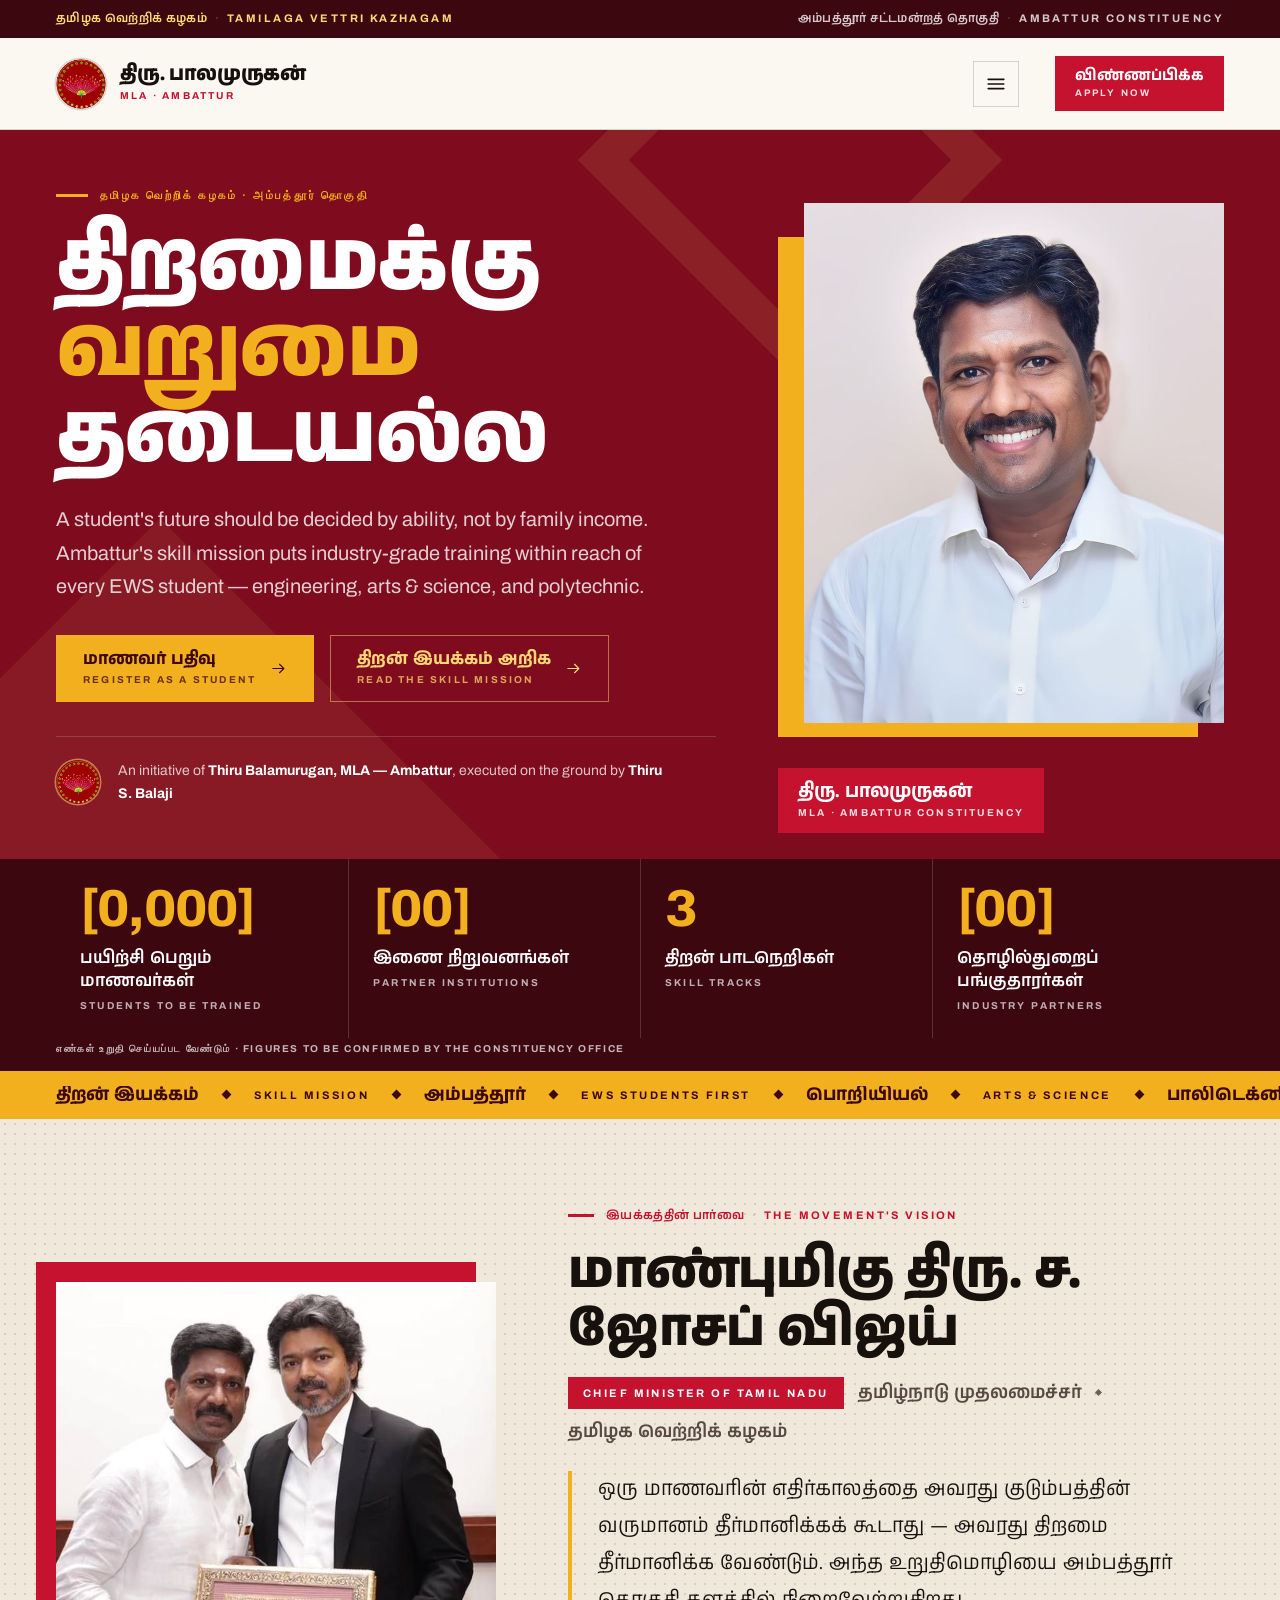
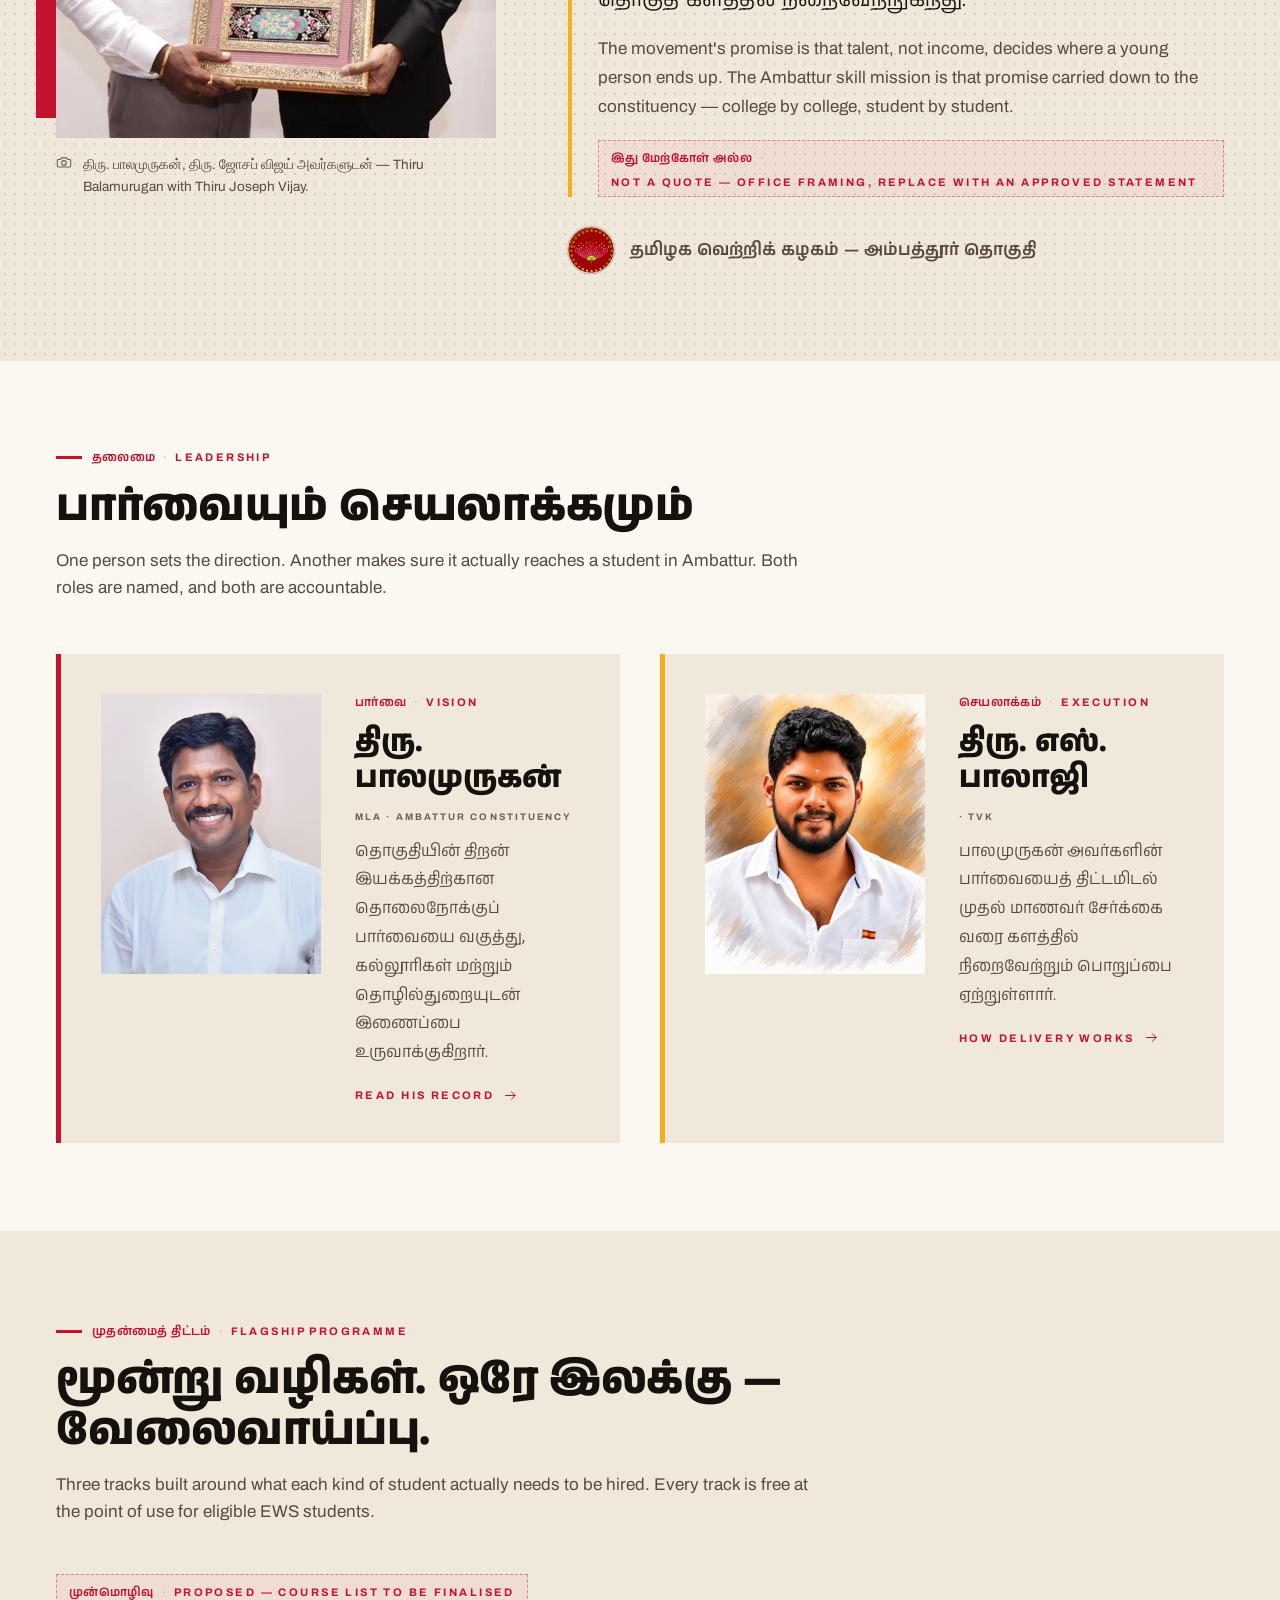
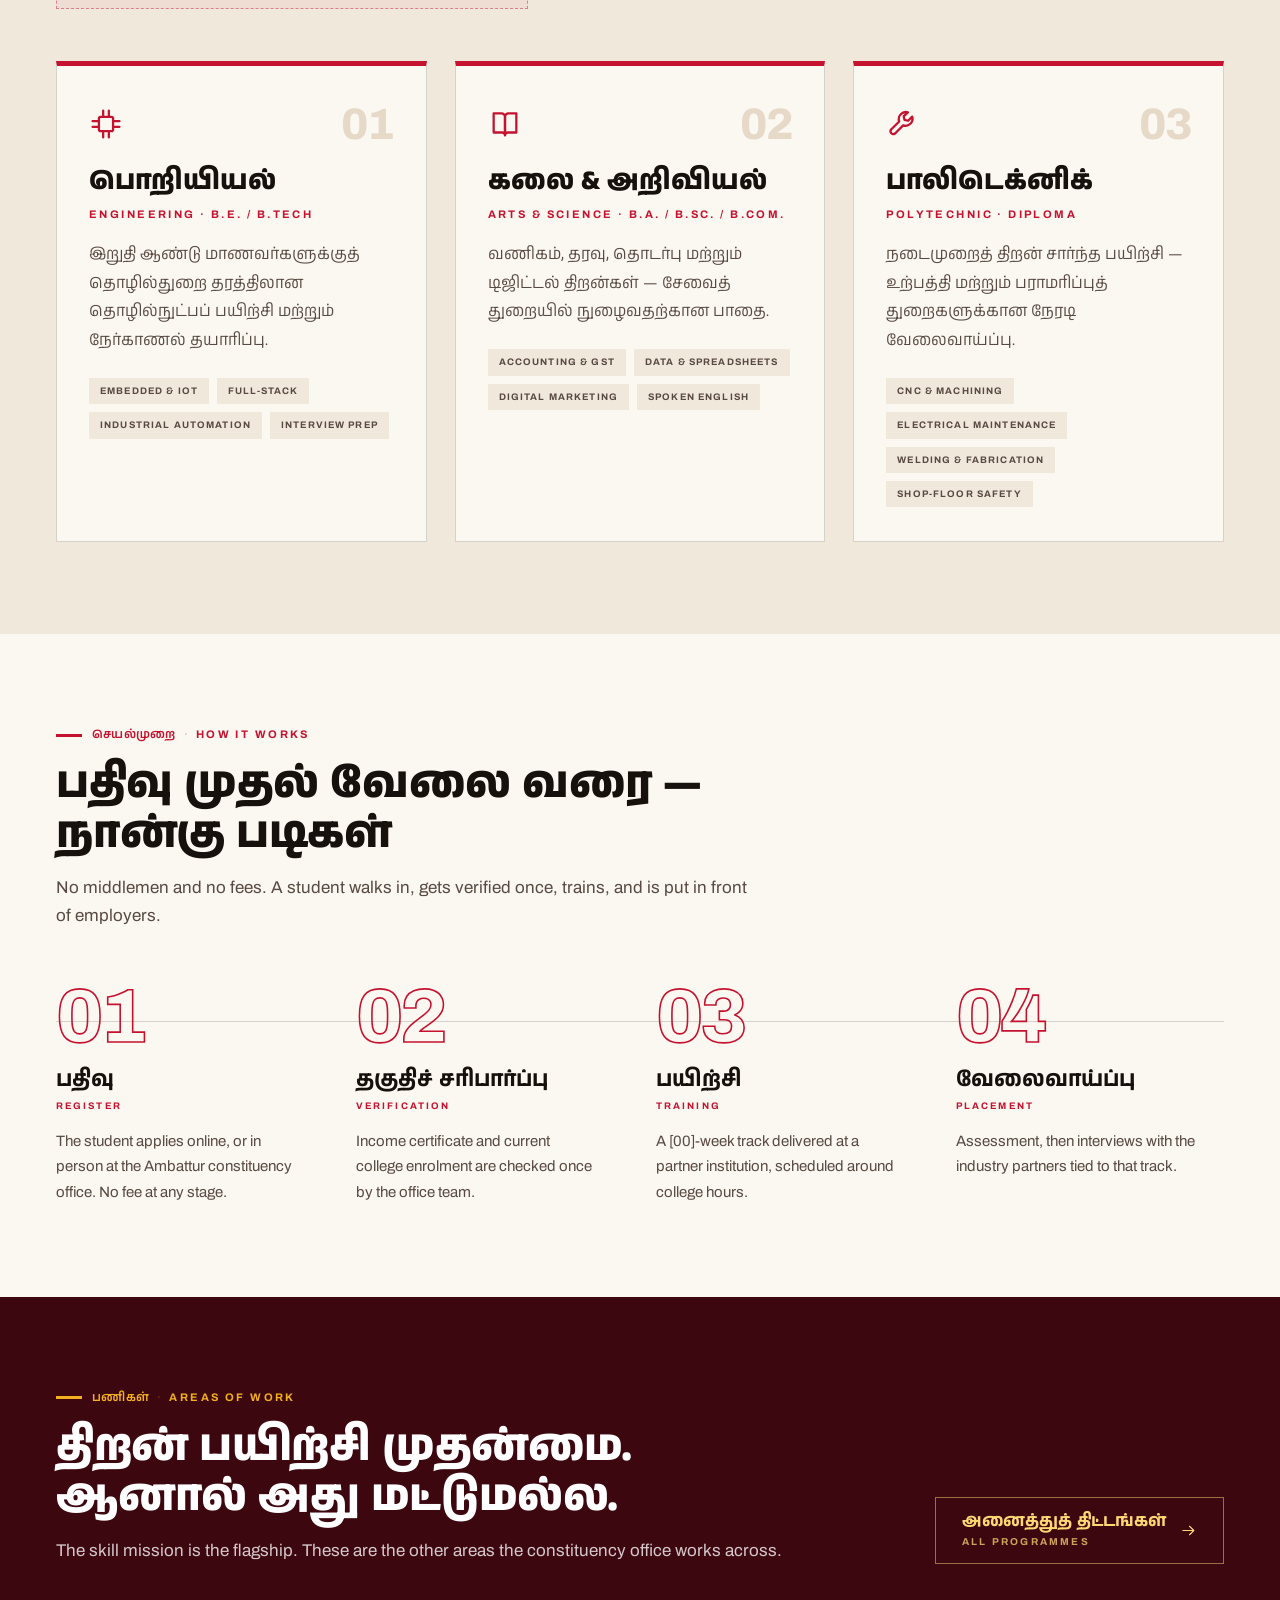
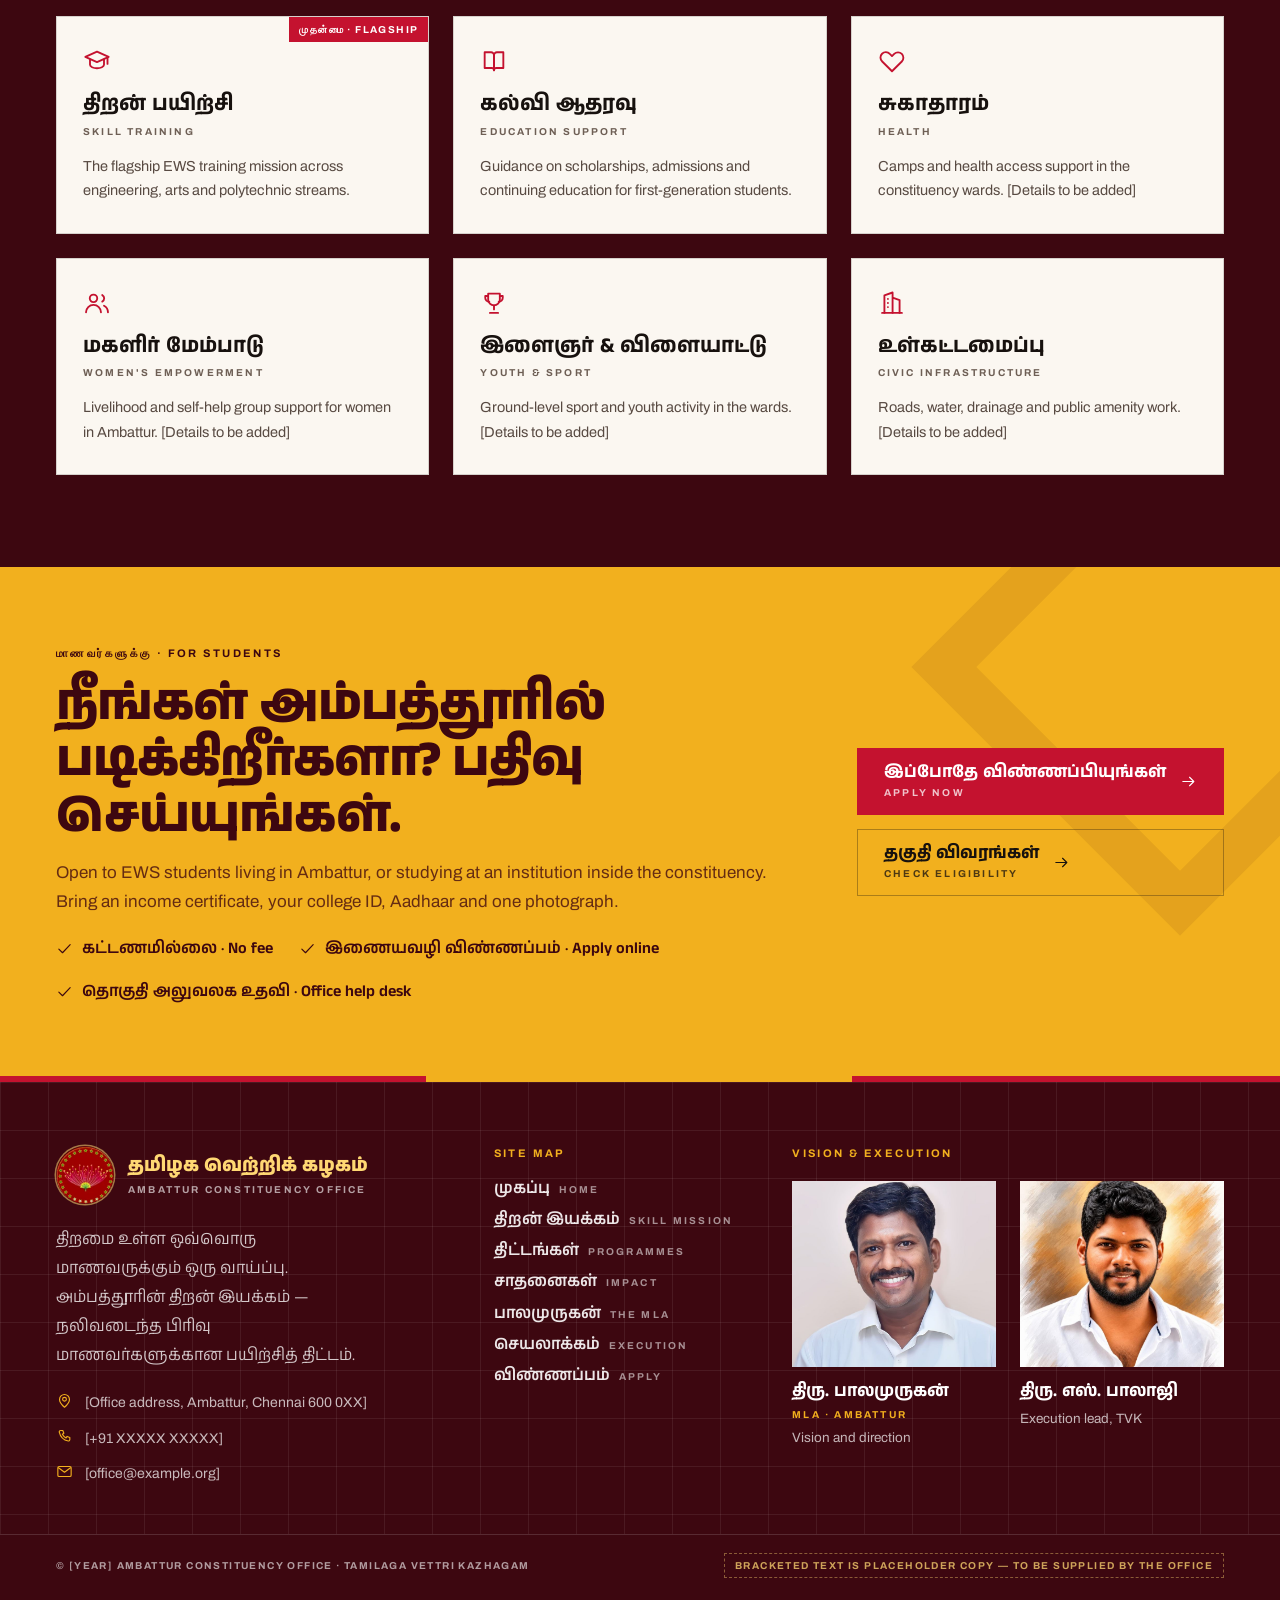
==== commit 0eb1a1ac: "Add files via upload" ====
--- a/index.html
+++ b/index.html
@@ -129,7 +129,7 @@
 
       <div style="display:flex;align-items:center;gap:18px;margin-top:34px;padding-top:22px;border-top:1px solid rgba(255,255,255,.16);max-width:660px" class="fw">
         <img src="tvk-logo.png" alt="Tamilaga Vettri Kazhagam" style="width:44px;height:44px;flex:none;border-radius:50%;object-fit:cover;box-shadow:0 0 0 1.5px rgba(255,216,115,.55)">
-        <p style="font:400 14px/1.65 var(--la);color:rgba(255,255,255,.76)">An initiative of <strong style="color:#fff;font-weight:700">Thiru Balamurugan, MLA — Ambattur</strong>, executed on the ground by <strong style="color:#fff;font-weight:700">Thiru S. Balaji, B.Com., B.L., M.B.A.</strong></p>
+        <p style="font:400 14px/1.65 var(--la);color:rgba(255,255,255,.76)">An initiative of <strong style="color:#fff;font-weight:700">Thiru Balamurugan, MLA — Ambattur</strong>, executed on the ground by <strong style="color:#fff;font-weight:700">Thiru S. Balaji</strong></p>
       </div>
     </div>
 
@@ -260,7 +260,7 @@
       <div style="display:flex;flex-direction:column;gap:14px">
         <span style="display:inline-flex;flex-wrap:wrap;align-items:baseline;gap:8px"><span class="kick-ta" style="font-size:12px;color:var(--red)">செயலாக்கம்</span><span style="color:var(--red);opacity:.45;font-size:11px">·</span><span class="kick" style="font-size:11px;color:var(--red)">Execution</span></span>
         <h3 class="ta" style="font:800 30px/1.2 var(--ta);color:var(--ink)">திரு. எஸ். பாலாஜி</h3>
-        <div class="kick" style="color:var(--ink3);font-size:9.5px">B.Com., B.L., M.B.A. · TVK</div>
+        <div class="kick" style="color:var(--ink3);font-size:9.5px">· TVK</div>
         <p class="ta" style="font:400 16px/1.8 var(--ta);color:var(--ink2)">பாலமுருகன் அவர்களின் பார்வையைத் திட்டமிடல் முதல் மாணவர் சேர்க்கை வரை களத்தில் நிறைவேற்றும் பொறுப்பை ஏற்றுள்ளார்.</p>
         <a href="balaji.html" style="display:inline-flex;align-items:center;gap:9px;margin-top:6px"><span class="kick" style="color:var(--red)">How delivery works</span><span style="display:inline-flex;width:15px;height:15px;color:var(--red);flex:none"><svg viewBox="0 0 24 24" width="100%" height="100%" fill="none" stroke="currentColor" stroke-width="1.6" stroke-linecap="round" stroke-linejoin="round" aria-hidden="true"><path d="M4 12h15.5M13.5 6l6 6-6 6"></path></svg></span></a>
       </div>
@@ -528,7 +528,7 @@
   <div style="width:100%;height:186px;overflow:hidden;background:rgba(255,255,255,.06)"><img src="balaji.jpg" alt="Thiru S. Balaji" style="width:100%;height:100%;object-fit:cover;object-position:50% 24%;"></div>
   <div>
     <div class="ta" style="font:700 17px/1.25 var(--ta);color:#fff">திரு. எஸ். பாலாஜி</div>
-    <div class="kick" style="color:var(--gold);margin-top:6px;font-size:10px">B.Com., B.L., M.B.A.</div>
+    <div class="kick" style="color:var(--gold);margin-top:6px;font-size:10px"></div>
     <div style="font:400 13.5px/1.55 var(--la);color:rgba(255,255,255,.7);margin-top:7px">Execution lead, TVK</div>
   </div>
 </div>
